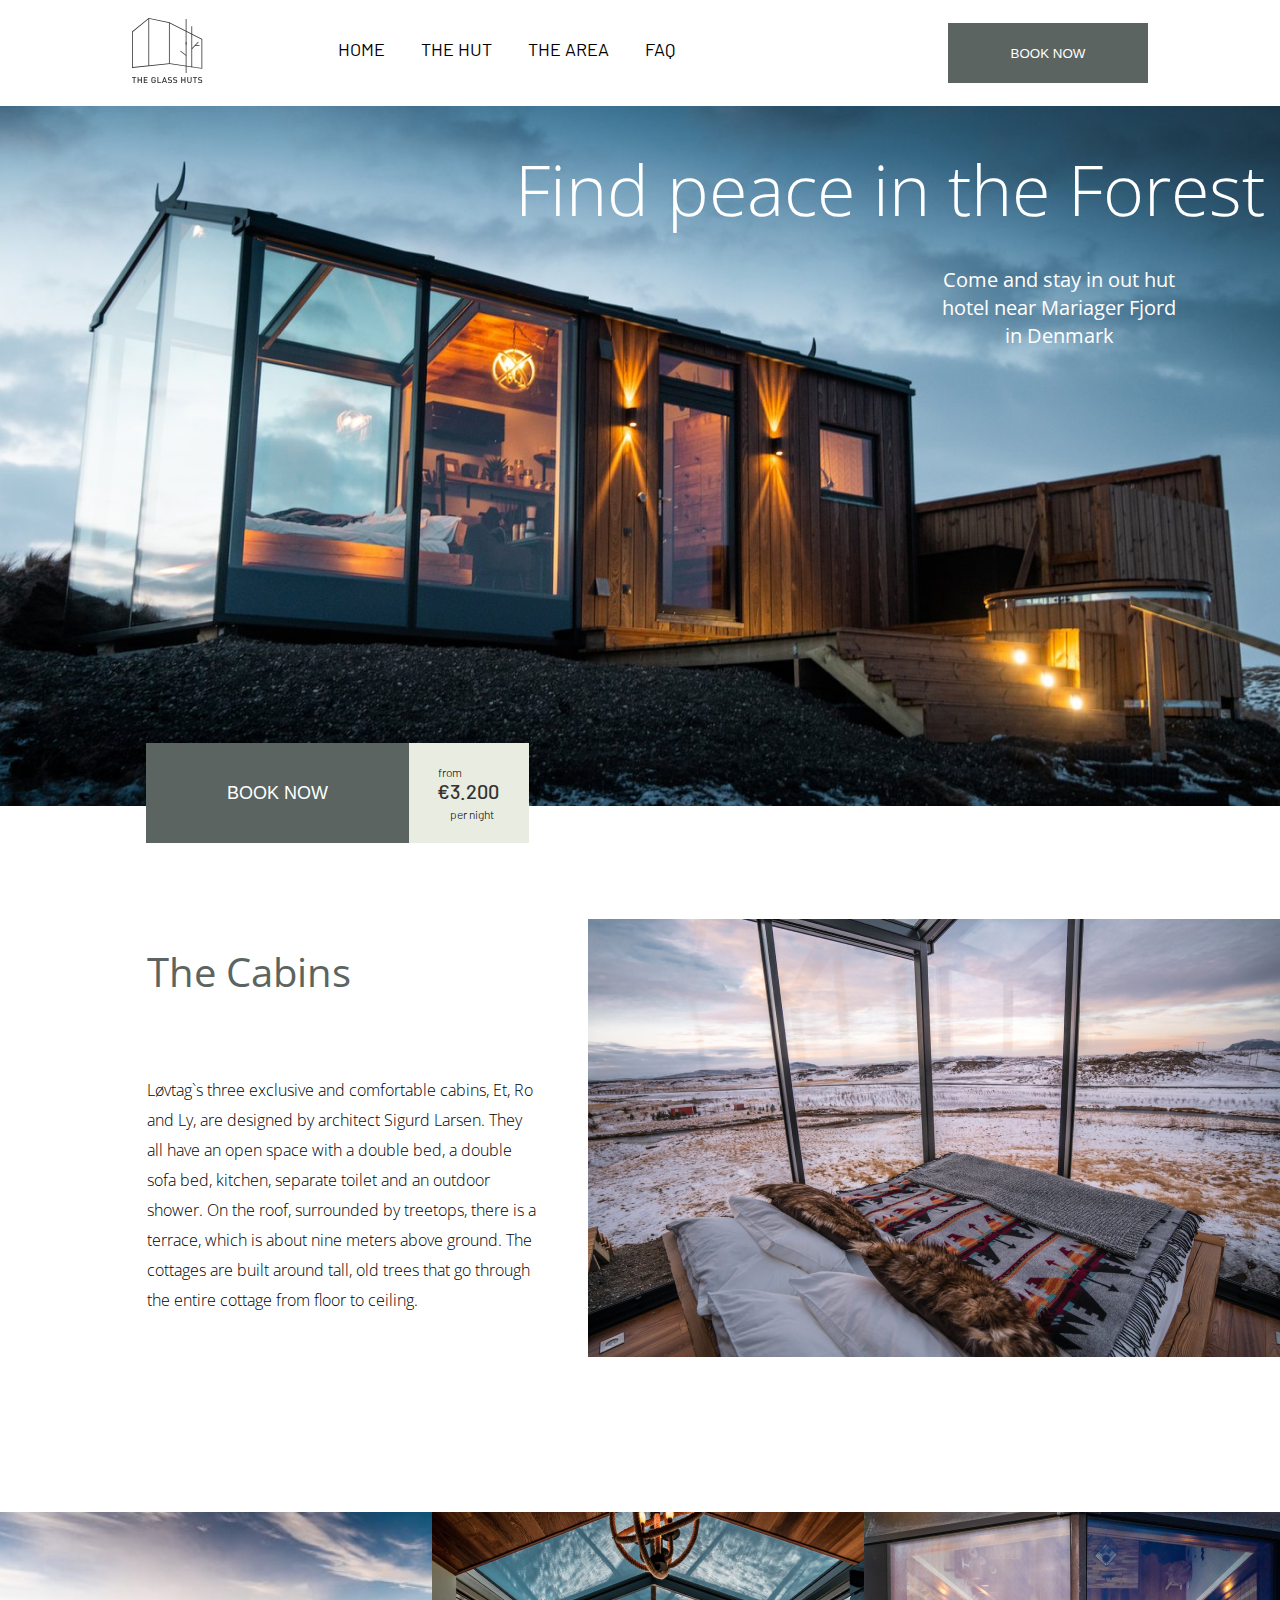
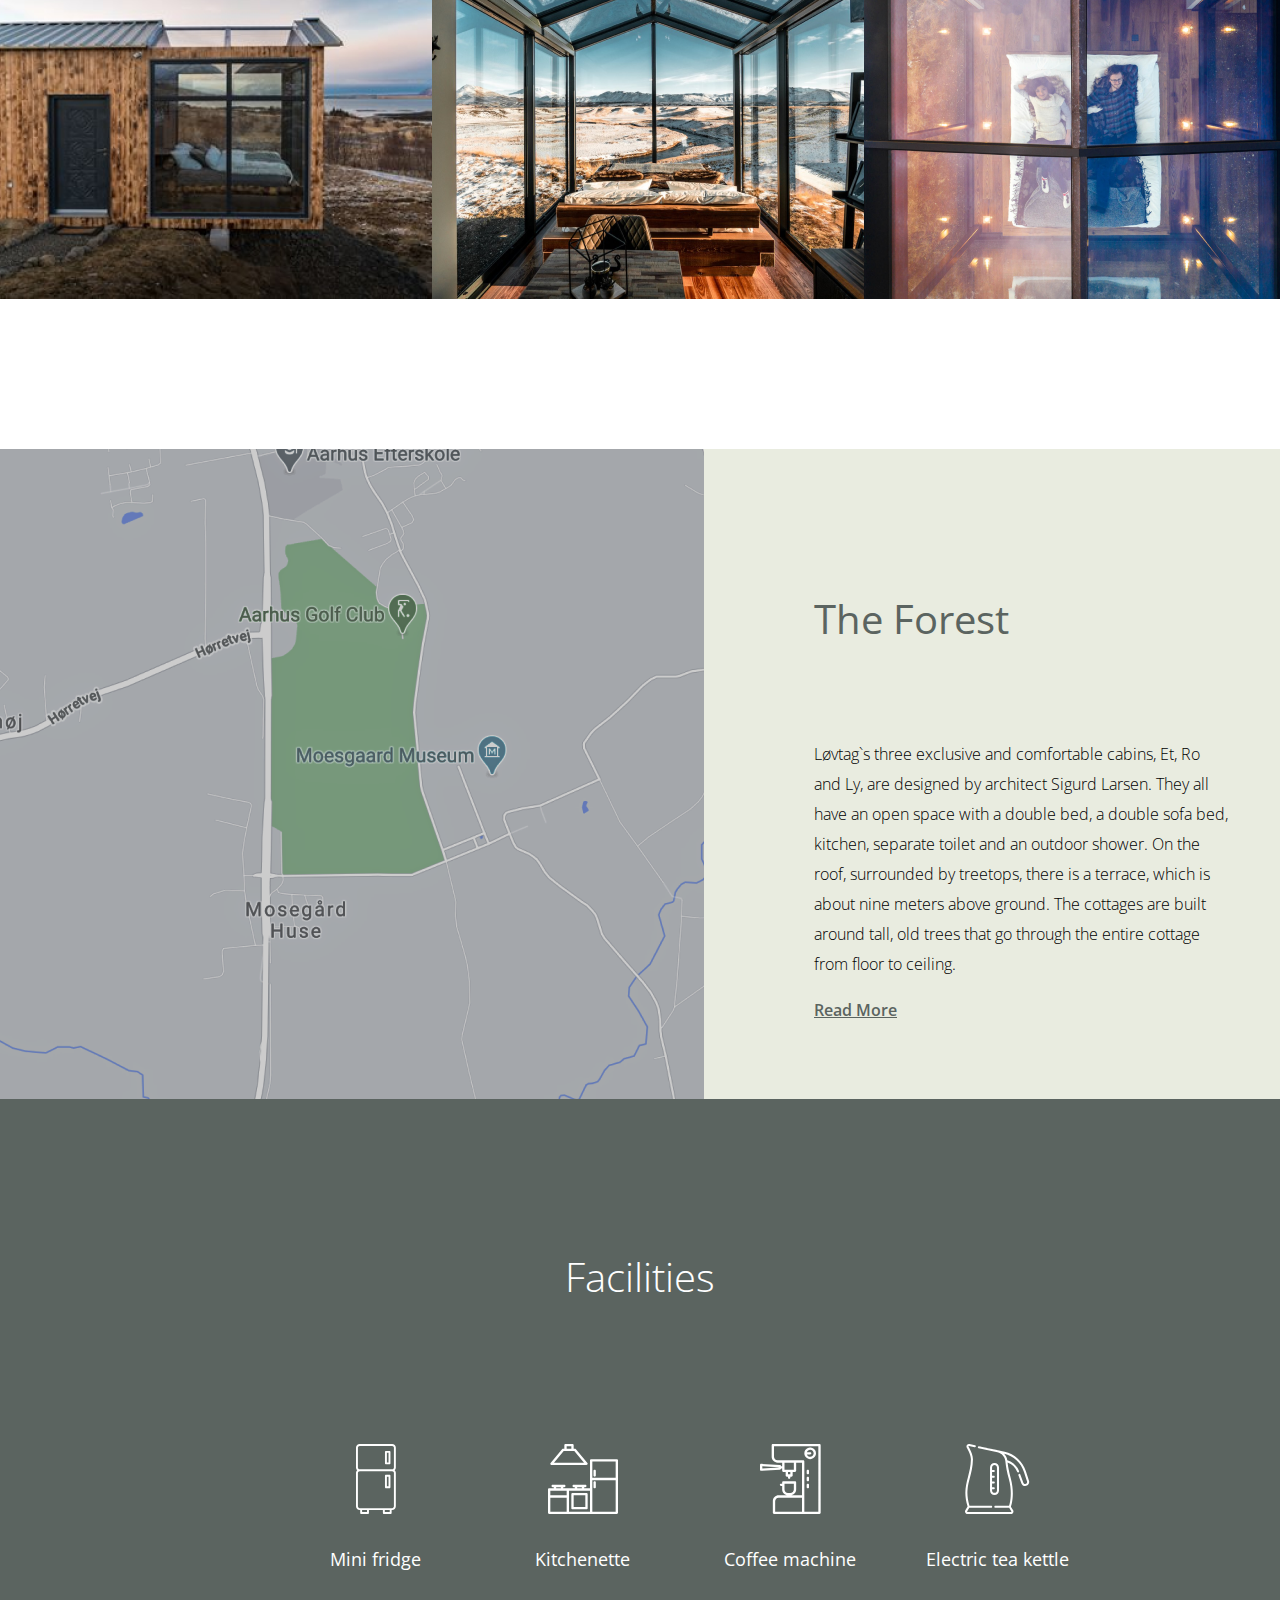
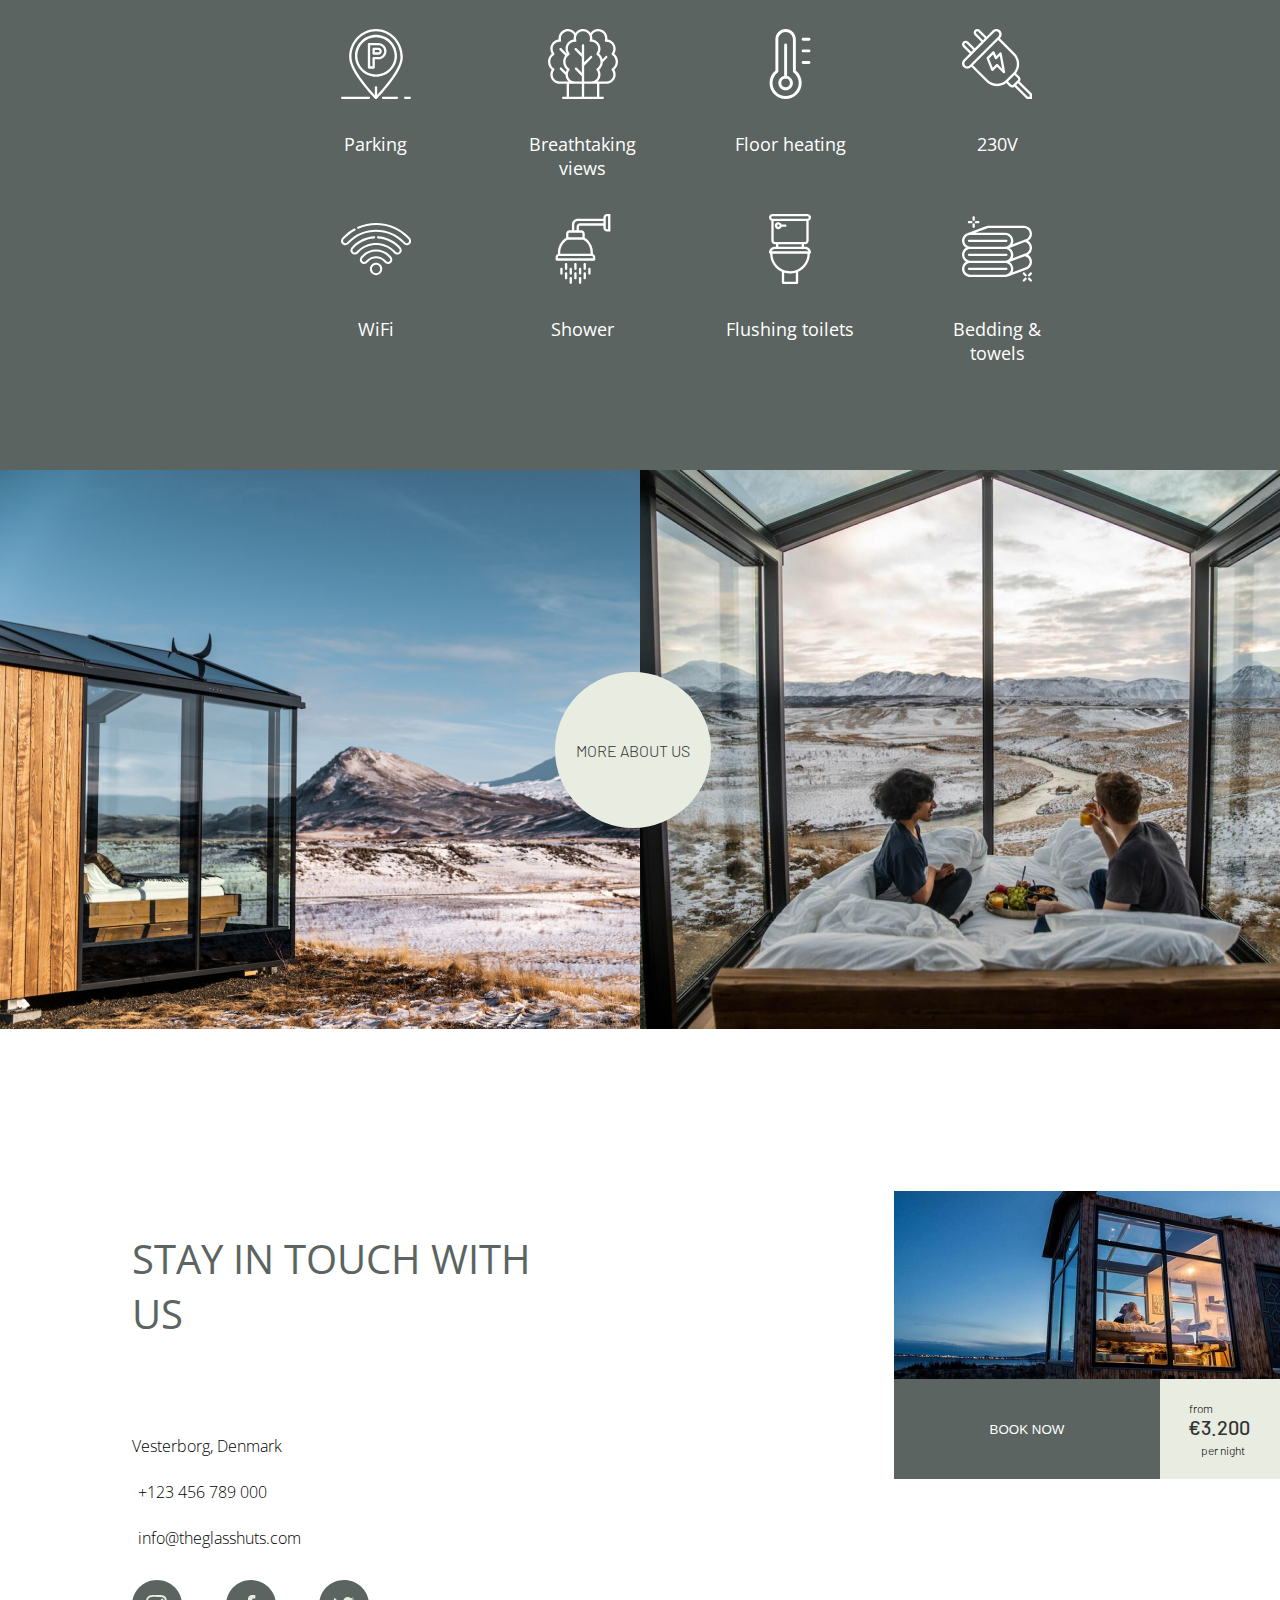
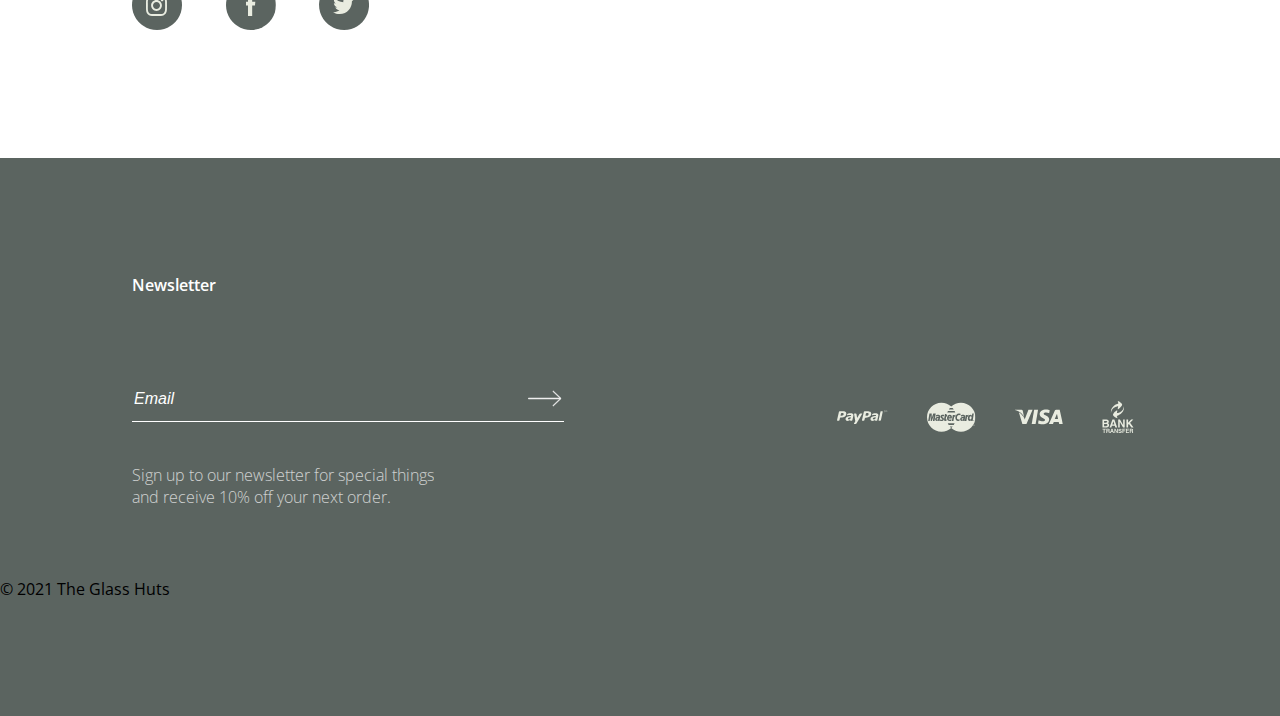
==== Практика/index.html @ fb1f70b9 "Add files via upload" ====
<!DOCTYPE html>
<html lang="ru">

<head>
  <meta charset="UTF-8">
  <meta http-equiv="X-UA-Compatible" content="IE=edge">
  <meta name="viewport" content="width=device-width, initial-scale=1.0">
  <link href="https://fonts.googleapis.com/css2?family=Open+Sans:wght@300;400;600&display=swap" rel="stylesheet" />
  <link href="https://fonts.googleapis.com/css2?family=Barlow:wght@300;500&display=swap" rel="stylesheet" />
  <link rel="stylesheet" href="style/normalize.css" />
  <link rel="stylesheet" type="text/css" href="style/style.css">
  <title> The Glass Huts </title>
</head>

<body>
  <div class="container">
    <header class="header">
      <div class="header_logo">
        <div class="logo">
          <img src="img/logo_the_glass_huts.svg" alt="logo_the_glass_huts">
        </div>
        <div class="header_menu">
          <ul>
            <li><a href="index.html">HOME</a></li>
            <li><a href="pages/hut.html">THE HUT</a></li>
            <li><a href="pages/area.html">THE AREA</a></li>
            <li><a href="pages/faq.html">FAQ</a></li>
          </ul>
        </div>
      </div>
      <div class="header_button">
        <button class="button">
          <span class="button-text"> BOOK NOW</span>
        </button>
      </div>
    </header>

    <div class="main">
      <div class="main_content">
        <img src="img/main_the_glass_huts.png" alt="The glass Huts" class="main_content_img">
        <h1 class="main_content_title"> Find peace in the Forest</h1>
        <p class="main_content_text"> Come and stay in out hut hotel near Mariager Fjord in Denmark</p>
        <div class="main_content_price">
          <button class="button">
            <span class="button-text"> BOOK NOW</span>
          </button>
          <div class="main_content_price_night">
            <p class="main_content_price_night_from"> from
            </p>
            <p class="main_content_price_night_money"> €3.200
            </p>
            <p class="main_content_price_night_night"> per night
            </p>
          </div>
        </div>
      </div>
      <div class="main_article">
        <div class="main_article_content">
          <h2 class="main_article_content_title">
            The Cabins
          </h2>
          <p class="main_article_content_text">
            Løvtag`s three exclusive and comfortable cabins, Et, Ro and Ly, are designed by architect Sigurd Larsen.
            They all have
            an open space with a double bed, a double sofa bed, kitchen, separate toilet and an outdoor shower. On the
            roof,
            surrounded by treetops, there is a terrace, which is about nine meters above ground. The cottages are built
            around tall,
            old trees that go through the entire cottage from floor to ceiling.
          </p>
        </div>
        <div class="main_map_screen">
          <img src="img/article_img.png" alt="The Cabins">
        </div>

      </div>
      <div class="main_photo-album">
        <img src="img/card_the_glass_home.png" alt="The glass huts">
        <img src="img/card_hotel.png" alt="The glass hotel">
        <img src="img/card_the_glass_huts_video.png" alt="The glass huth video">
      </div>


      <div class="main_article">
        <div class="main_article_map-img">
          <img src="img/map.png" alt="The Forest">
        </div>
        <div class="main_article_map">
          <h2 class="main_article_content_title">
            The Forest
          </h2>
          <p class="main_article_content_text">
            Løvtag`s three exclusive and comfortable cabins, Et, Ro and Ly, are designed by architect Sigurd Larsen.
            They all have
            an open space with a double bed, a double sofa bed, kitchen, separate toilet and an outdoor shower. On the
            roof,
            surrounded by treetops, there is a terrace, which is about nine meters above ground. The cottages are built
            around tall,
            old trees that go through the entire cottage from floor to ceiling.
          </p>
          <a href="#">Read More</a>
        </div>
      </div>

      <div class="main_facilities">
        <h3 class="main_facilities_title"> Facilities </h3>

        <div class="main_facilities_cards">
          <div class="main_facilities_cards_card">
            <div class="main_facilities_cards_card_img">
              <img src="img/facilities/fridge.svg" alt="fridge">
            </div>
            <div class=" main_facilities_cards_card_text">
              <p> Mini fridge</p>
            </div>
          </div>

          <div class="main_facilities_cards_card">
            <div class="main_facilities_cards_card_img">
              <img src="img/facilities/kitchen.svg" alt="kitchenette">
            </div>
            <div class=" main_facilities_cards_card_text">
              <p> Kitchenette</p>
            </div>
          </div>

          <div class="main_facilities_cards_card">
            <div class="main_facilities_cards_card_img">
              <img src="img/facilities/coffee.svg" alt="coffee machine">
            </div>
            <div class=" main_facilities_cards_card_text">
              <p> Coffee machine</p>
            </div>
          </div>

          <div class="main_facilities_cards_card">
            <div class="main_facilities_cards_card_img">
              <img src="img/facilities/tea.svg" alt="electric tea kettle">
            </div>
            <div class=" main_facilities_cards_card_text">
              <p> Electric tea kettle</p>
            </div>
          </div>

          <div class="main_facilities_cards_card">
            <div class="main_facilities_cards_card_img">
              <img src="img/facilities/park.svg" alt="Parking">
            </div>
            <div class=" main_facilities_cards_card_text">
              <p> Parking</p>
            </div>
          </div>

          <div class="main_facilities_cards_card">
            <div class="main_facilities_cards_card_img">
              <img src="img/facilities/trees.svg" alt="Breathtaking views">
            </div>
            <div class=" main_facilities_cards_card_text">
              <p> Breathtaking views</p>
            </div>
          </div>

          <div class="main_facilities_cards_card">
            <div class="main_facilities_cards_card_img">
              <img src="img/facilities/temperature.svg" alt="floor heating">
            </div>
            <div class=" main_facilities_cards_card_text">
              <p> Floor heating</p>
            </div>
          </div>

          <div class="main_facilities_cards_card">
            <div class="main_facilities_cards_card_img">
              <img src="img/facilities/plug.svg" alt="230V">
            </div>
            <div class=" main_facilities_cards_card_text">
              <p> 230V</p>
            </div>
          </div>

          <div class="main_facilities_cards_card">
            <div class="main_facilities_cards_card_img">
              <img src="img/facilities/wifi.svg" alt="WiFi">
            </div>
            <div class=" main_facilities_cards_card_text">
              <p> WiFi</p>
            </div>
          </div>

          <div class="main_facilities_cards_card">
            <div class="main_facilities_cards_card_img">
              <img src="img/facilities/shower.svg" alt="shower">
            </div>
            <div class=" main_facilities_cards_card_text">
              <p> Shower</p>
            </div>
          </div>

          <div class="main_facilities_cards_card">
            <div class="main_facilities_cards_card_img">
              <img src="img/facilities/toilet.svg" alt="flushing toilets">
            </div>
            <div class=" main_facilities_cards_card_text">
              <p> Flushing toilets</p>
            </div>
          </div>

          <div class="main_facilities_cards_card">
            <div class="main_facilities_cards_card_img">
              <img src="img/facilities/towels.svg" alt="bedding & towels">
            </div>
            <div class=" main_facilities_cards_card_text">
              <p> Bedding & towels</p>
            </div>
          </div>
        </div>
      </div>

      <div class="main_foto">
        <div class="main_foto_img">
          <img src="img/foto_the_cabins.png" alt="foto the cabins">
        </div>
        <div class="main_foto_img">
          <img src="img/foto_panorama_glass_lodge.png" alt="foto panorama glass lodge">
        </div>
        <div class="main_foto_about-us">
          <button class="button_about-us">
            <span> MORE ABOUT US</span>
          </button>
        </div>

      </div>
      <div class="main_contact">
        <div class="main_contact_title">
          <h3>STAY IN TOUCH WITH US</h3>
          <p class="main_article_content_text">Vesterborg, Denmark </p>
          <div class="main_contact_phone-email">
            <ul>
              <li>
                <p class="main_article_content_text"> +123 456 789 000</p>
              </li>
              <li>
                <p class="main_article_content_text"> info@theglasshuts.com</p>
              </li>

            </ul>
            <div class="main_contact_social">
              <a href="#"> <img src="img/contact/instagram.svg" alt="Instagram"></a>
              <a href="#"> <img src="img/contact/facebook.svg" alt="Facebook"></a>
              <a href="#"> <img src="img/contact/twitter.svg" alt="Twitter"></a>
            </div>
          </div>

        </div>
        <div class="main_contact_price">
          <div class="main_contact_price_img">
            <img src="img/foto_Panorama-Glass-Lodge.png" alt="ponorama glass lodge">
          </div>
          <div class="main_contact_price_button">
            <button class="button">
              <span class="button-text"> BOOK NOW</span>
            </button>
            <div class="main_content_price_night">
              <p class="main_content_price_night_from"> from
              </p>
              <p class="main_content_price_night_money"> €3.200
              </p>
              <p class="main_content_price_night_night"> per night
              </p>
            </div>
          </div>
        </div>
      </div>

      <div class="footer">
        <div class="footer_news">
          <div class="footer_news_title">
            <p>Newsletter</p>
          </div>
          <div class="header_menu">
            <ul>
            </ul>
          </div>
        </div>


        <div class="footer_email-pay">
          <div class="footer_email-pay_email">
            <form>
              <input type="text" name="Email" placeholder="Email">
              <button type="submit" class="form-button">
                <img src="img/email-adress_button.svg" alt="Adrdess-button">
              </button>
            </form>
          </div>
          <div class="footer_email-pay_pay">
            <img src="img/pay.svg" alt="pay">
          </div>
        </div>

        <div class="footer_email-pay_title">
          <p class="footer_email-pay_text">
            Sign up to our newsletter for special things and receive 10% off your next order.
          </p>
        </div>

        <div class="footer_link">
          <p class="footer_text">
            © 2021 The Glass Huts
          </p>
        </div>
      </div>
    </div>
  </div>
</body>

</html>
---- Практика/style/style.css ----
* {
  box-sizing: border-box;
}

body {
  padding: 0;
  margin: 0;
  font-family: "Open Sans", sans-serif;
}

.container {
  max-width: 1408px;
  margin: auto;
}

.header {
  justify-content: space-between;
  display: flex;
  align-items: center;
  flex-flow: row nowrap;
  background-color: #ffffff;
}

.header_logo {
  display: flex;
  justify-content: center;
  margin-left: 146px;
}

.logo {
  padding-top: 18px;
  padding-bottom: 17px;
  padding-right: 241px;
}

.header_menu {
  align-items: center;
  flex-flow: row nowrap;
  flex-grow: 1;
  font-family: "Barlow", sans-serif;
}

.header_button {
  margin: auto;
}

.button {
  margin: 0;
  width: 200px;
  height: 60px;
  background-color: #5b6460;
  border: none;

}

.button-text {
  color: #ffffff;
}

.header_menu ul {
  margin: 0;
  display: flex;
  flex-flow: row nowrap;
  list-style: none;
  align-items: center;
}

.header_menu li {
  margin-right: 36px;
  padding-top: 38px;
}

.header_menu li:last-child {
  margin-right: 0;
}

.main_contact_phone-email ul {
  list-style: none;
}

.header_menu a {
  margin: 0;
  font-size: 18px;
  text-decoration: none;
  font-style: normal;
  font-weight: 400;
  color: #000000;
}

.main {
  font-family: "Open Sans", sans-serif;
}

.main_content,
.main_content-area {
  display: flex;
  padding-bottom: 113px;
  justify-content: center;
}

.main_content_link {
  position: absolute;
  flex-flow: row nowrap;
  padding-top: 154px;
  font-style: normal;
}

.main_content_link a {
  font-weight: 300;
  font-size: 18px;
  line-height: 24px;
  text-decoration: none;
  color: #ffffff;
}

.main_content-area .main_content_title {
  padding-left: 0;
}

.main_content-area_button {
  position: absolute;
  display: flex;
  margin-top: 228px;

}

.main_content-area_button button {
  width: 180px;
  height: 55px;
  margin-right: 24px;
  align-items: center;
  border: 0.7px solid #ffffff;
  background-color: rgba(28, 28, 28, 0);

}

.main_button_text {
  font-family: "Barlow", sans-serif;
  font-style: normal;
  font-size: 14px;
  font-weight: 300;
  line-height: 28px;
  letter-spacing: 1px;
  text-align: center;
  color: #ffffff;
}

.main_content_title {
  position: absolute;
  padding-left: 596px;
  flex-flow: row nowrap;
  font-style: normal;
  font-weight: 300;
  font-size: 70px;
  line-height: 72px;
  text-align: right;
  color: #ffffff;

}

.main_content_text {
  padding-left: 933px;
  padding-right: 142px;
  padding-top: 140px;
  position: absolute;
  font-style: normal;
  font-weight: 400;
  font-size: 20px;
  line-height: 28px;
  text-align: center;
  color: #ffffff;
}

.main_content_price {
  position: absolute;
  display: flex;
  padding-left: 146px;
  padding-top: 637px;
  font-family: "Barlow", sans-serif;
  font-style: normal;
}

.main_content_price button {
  width: 263px;
  height: 100px;
}

.main_content_price .button-text {
  font-weight: 300;
  font-size: 18px;
  line-height: 28px;
}

.main_content_price_night {
  position: absolute;
  margin-left: 263px;
  width: 120px;
  height: 100px;
  background-color: #e9ece0;
}

.main_content_price_night p {
  margin: 0;
}

.main_content_price_night_from,
.main_content_price_night_night {
  padding-left: 29px;
  padding-top: 22px;
  font-weight: 300;
  font-size: 12px;
}

.main_content_price_night_night {
  padding-top: 0;
  padding-left: 41px;
}

.main_content_price_night_money {
  width: 60px;
  height: 28px;
  padding-left: 28px;
  font-weight: 500;
  font-size: 20px;
  color: #333333;

}

.main_article {
  display: flex;
  justify-content: space-between;
  margin-bottom: 150px;
}

.main_article_content {
  margin-left: 147px;
}

.main_article_content_title {
  padding-bottom: 50px;
  font-weight: 400;
  font-size: 40px;
  line-height: 40px;
  color: #5b6460;
}

.main_article_content_text {
  padding-right: 105px;
  font-weight: 300;
  font-size: 16px;
  line-height: 30px;
  color: #000000;
}

.main_article a {
  padding-top: 17px;
  font-weight: 600;
  font-size: 16px;
  line-height: 30px;
  color: #5b6460;
}

.main_photo-album {
  display: flex;
  justify-content: space-between;
  margin-left: 32px;
  margin-bottom: 150px;
}

.main_article .main_article_map {
  padding-left: 110px;
}

.main_article_map {
  background: #e9ece0;
  z-index: -1;
}

.main_article_map .main_article_content_text {
  margin-top: 50px;
}

.main_article_ .main_article_map a {
  font-style: italic;
}

.main_article_map .main_article_content_title {
  margin-top: 150px;
}

.main_post_content_excerption {
  margin-top: 30px;
  font-style: italic;
  font-size: 24px;
  font-weight: 400;
  line-height: 36px;
  color: #5b6460;
}

.main_map {
  display: flex;
  margin-left: 260px;
  margin-right: 53px;
  margin-bottom: 153px;
}

.main_map_title {
  margin-top: 100px;
  margin-right: 96px;
  line-height: 56px;
}

.main_facilities {
  width: 1408px;
  height: 971px;
  margin-top: -155px;
  font-style: normal;
  color: #ffffff;
  background-color: #5b6460;

}

.main_facilities_title {
  padding-top: 150px;
  padding-bottom: 100px;
  font-weight: 300;
  font-size: 40px;
  text-align: center;
}

.main_facilities_cards {
  display: flex;
  flex-wrap: wrap;
  width: 829px;
  height: 555px;
  justify-content: space-around;
  margin-left: 290px;
}

.main_facilities_cards_card {
  width: 143px;
  height: 138px;
  align-items: center;
  padding-right: 180px;
  padding-bottom: 83px;
}

.main_facilities_cards_card_text {
  text-align: center;
  width: 144px;
  padding-top: 15px;
  font-weight: 400;
  font-size: 18px;
}

.main_facilities_cards_card_img {
  width: 70px;
  height: 70px;
  align-items: center;
  padding-left: 37px;
}


.main_foto {
  display: flex;
  width: 1408px;
  height: 971px;
}

.main_foto_img {
  width: 704px;
  height: 559px;
}

.main_foto_about-us {
  position: absolute;
  display: flex;
  margin-top: 202px;
  margin-left: 626px;
}

.button_about-us {
  width: 156px;
  height: 156px;
  font-family: "Barlow", sans-serif;
  font-style: normal;
  font-weight: 300;
  font-size: 16px;
  text-align: center;
  color: #333333;
  border-radius: 100px;
  border: none;
  background-color: #e9ece0;

}

.main_contact {
  display: flex;
  margin-left: 146px;
  margin-top: -250px;
  margin-bottom: 133px;
}

.main_contact_about {
  display: flex;
  margin-left: 146px;
  margin-bottom: 133px;
}

.main_contact_title h3 {
  padding-bottom: 50px;
  padding-right: 345px;
  font-style: normal;
  font-weight: 400;
  font-size: 40px;
  color: #5b6460;
}

.main_contact_phone-email p {
  color: #000000;
}

.main_contact_phone-email ul {
  margin-bottom: 27px;
  padding-left: 6px;
}

.main_contact_social {
  display: flex;
}

.main_contact_social img {
  padding-right: 43px;
}

.main_contact_price {
  width: 386px;
  height: 288px;
}

.main_contact_price_img {
  width: 386px;
  height: 188px;
}

.main_contact_price_button {
  position: absolute;
  display: flex;
  width: 386px;
  height: 100px;
  font-family: "Barlow", sans-serif;
  font-style: normal;
}

.main_contact_price_button button {
  width: 266px;
  height: 100px;
}

.main_contact_price_button .main_content_price_night {
  position: relative;
  width: 120px;
  height: 100px;
  margin: 0;
}

.main_post,
.main_post-2,
.main_post-3 {
  display: flex;
  width: 1117px;
  height: 547px;
  margin-left: 146px;
  margin-right: 146px;
  margin-bottom: 162px;
}

.main_post-3 .main_article_content_title {
  margin-right: -16px;
}


.main_post_content {
  margin-left: 138px;
  margin-bottom: 150px;
}

.main_post_content_link a {
  margin-right: 31px;
  font-style: italic;
  font-weight: 400;
  font-size: 18px;
  line-height: 30px;
  color: #5b6460;
}

.main_post_content_link {
  margin-bottom: 48px;
}

.main_post_content .main_article_content_text {
  width: 429px;
  height: 243px;
  padding-right: 0;
  font-style: normal;
  font-weight: 300;
  font-size: 16px;
  line-height: 30px;
  color: #333333;
}

.main_post-2 .main_post_content {
  margin-left: 0;
  margin-right: 137px;
}

.main_post_title {
  margin-left: 146px;
  margin-bottom: 100px;
  font-family: 'Open Sans';
  font-style: normal;
  font-weight: 400;
  font-size: 40px;
  line-height: 56px;
  color: #5b6460;
}

.main_about_title {
  margin-left: 436px;
  margin-bottom: 100px;
  margin-right: 435px;
  font-family: 'Open Sans';
  font-style: normal;
  font-weight: 400;
  font-size: 40px;
  line-height: 56px;
  color: #5b6460;
}


.main_block-foto {
  display: flex;
  height: 387px;
  width: 1354px;
  margin-left: 43px;
  margin-right: 30px;
  margin-bottom: 26px;
}

.main_block-foto-title {
  display: flex;
  justify-content: space-around;
  margin-bottom: 150px;
}

.main_block-foto .main_post_content_excerption {
  margin-left: 67px;
  margin-right: 66px;
  padding-top: 90px;
}

.main_block-foto-title_post {
  width: 299px;
  height: 144px;
}

.main_faq-content {
  margin: 0 auto;
  margin-top: 100px;
  margin-left: 146px;
  margin-right: 448px;
  margin-bottom: 150px;
  color: #333333;
}

.main_faq-question {
  margin-bottom: 24px;
  padding: 20px 0;
  border-bottom: 1px dotted #ccc;
}

.main_faq-content_text {
  margin-top: 24px;
  padding-bottom: 50px;
  padding-left: 24px;
  background: #E9ECE0;
}

.main_faq-content_text_title {
  padding-top: 21px;
  padding-bottom: 40px;
  font-style: normal;
  font-weight: 400;
  font-size: 18px;
  line-height: 18px;
}

.main_faq-content_text_text {
  font-style: normal;
  font-weight: 400;
  font-size: 14px;
  line-height: 18px;
  color: #333333;
}

.panel-title {
  position: relative;
  display: block;
  width: 100%;
  margin: 0;
  padding-left: 24px;
  font-size: 24px;
  cursor: pointer;
}

.panel-content {
  position: relative;
  z-index: -1;
  margin: 0 14px;
  padding: 0px 14px;
  height: 0;
  overflow: hidden;
  font-size: 20px;
  opacity: 0;
  -webkit-transition: .4s ease;
  -moz-transition: .4s ease;
  -o-transition: .4s ease;
  transition: .4s ease;
}

.panel:checked~.panel-content {
  height: auto;
  padding: 14px;
  opacity: 1;
}

.arrow {
  position: absolute;
  right: 448px;
  z-index: 6;
  font-size: 42px;
  line-height: 100%;
  -webkit-user-select: none;
  -moz-user-select: none;
  -ms-user-select: none;
  -o-user-select: none;
  user-select: none;
  -webkit-transition: .2s ease;
  -moz-transition: .2s ease;
  -o-transition: .2s ease;
  transition: .2s ease;
}

.panel:checked~.arrow {
  -webkit-transform: rotate(45deg);
  -moz-transform: rotate(45deg);
  -o-transform: rotate(45deg);
  transform: rotate(45deg);
}

.panel {
  display: none;
}

.footer {
  width: 100%;
  height: 477px;
  margin-top: -10px;
  background-color: #5b6460;
}

.footer_news {
  display: flex;
  margin-left: 146px;
  margin-right: 146px;
  margin-bottom: 40px;
  align-items: center;
  color: #ffffff;
}

.footer_news_title {
  margin-top: 100px;
  font-family: 'Open Sans';
  font-style: normal;
  font-weight: 600;
  font-size: 16px;
}

.footer_news .header_menu a {
  color: #ffffff;
}

.footer_news .header_menu ul {
  flex-direction: row-reverse;
}

.footer_news .header_menu li {
  margin-top: 103px;
  padding-right: 31px;
  padding-top: 0;
}

.footer_news .header_menu li:first-child {
  margin-right: -31px;
}

.footer_email-pay {
  display: flex;
  margin-left: 146px;
  margin-right: 146px;
  align-items: center;
  justify-content: space-between;
}

.footer_email-pay_pay {
  margin-top: 40px;
}


form {
  position: relative;
  width: 432px;
  margin: 0 auto;
  background: #5b6460;
  border-bottom: 1px solid #ffffff;
}

input,
.form-button {
  border: none;
  outline: none;
  background: transparent;
}

input {
  width: 100%;
  height: 42px;
}

.form-button {
  position: absolute;
  top: 0;
  right: 0;
  height: 42px;
  width: 42px;
  cursor: pointer;
  color: #5b6460;
  background: transparent;
}

::-webkit-input-placeholder {
  font-style: italic;
  font-weight: 300;
  font-size: 16px;
  color: #ffffff;
}

.footer_email-pay_title {
  margin-left: 146px;
  margin-right: 844px;
  margin-bottom: 70px;
}

.footer_email-pay_text {
  font-style: normal;
  font-weight: 300;
  font-size: 16px;
  color: #ffffff;
  opacity: 0.7;
}

.footer_link {
  padding-bottom: 100px;
  background: #5b6460;
}

.footer_link_text {
  margin-left: 146px;
  font-style: normal;
  font-weight: 300;
  font-size: 16px;
  line-height: 30px;
  color: #ffffff;
  opacity: 0.7;
}



@media (max-width: 1280px) {
  .container {
    max-width: 1280px;
  }

  .header_menu {
    padding-left: 95px;
  }

  .header_button {
    margin: 0px;
  }

  .logo {
    padding-right: 0;
  }

  .header_logo {
    margin-left: 132px;
  }

  .header_button {
    margin-right: 132px;
  }

  .main_content_title {
    padding-left: 500px;
    padding-right: 0;
  }


  .main_content_text {
    padding-right: 95px;
  }

  .main_article_content_text {
    padding-right: 50px;
    padding-bottom: 0;
  }

  .main_content_price {
    left: 0;
  }

  .main_photo-album img {
    padding-right: 0;
  }

  .main_foto {
    width: 1280px;
  }

  .main_foto_img {
    width: 640px;
  }

  .main_foto_about-us {
    margin-left: 555px;
  }

  .main_facilities {
    width: 1280px;
  }

  .main_photo-album {
    margin-left: 0;
  }

  .main_post,
  .main_post-2,
  .main_post-3 {
    margin-left: 132px;
    margin-right: 132px;
    margin-bottom: 100px;
  }

  .main_post_content {
    margin-left: 150px;
  }

  .main_block-foto {
    margin-left: 24px;
  }

  .main_block-foto-title_post {
    width: 432px;
    height: 387px;
    margin-left: 20px;
    margin-right: 20px;
    background: #E9ECE0;
  }

  .main_block-foto-title {
    margin-left: 20px;
  }

  .main_block-foto-title .main_post_content_excerption {
    margin-top: 70px;
    padding-left: 67px;
    padding-right: 67px;
  }

  .main_contact {
    margin-left: 132px;
  }

  .footer {
    width: 1280px;
  }

  .footer_news {
    margin-left: 132px;
  }

  .footer_email-pay {
    margin-left: 132px;
  }

  .footer_email-pay_title {
    margin-left: 132px;
  }

  .footer_link_text {
    margin-left: 132px;
  }
}


@media (max-width: 768px) {
  .container {
    max-width: 768px;
  }

  .logo {
    padding-right: 0;
  }

  .header_menu {
    padding-left: 0px;
  }

  .header_logo {
    margin-left: 50px;
  }

  .button {
    width: 150px;
  }

  .header_button {
    margin-right: 50px;
  }

  .header_menu li {
    margin-right: 16px;
    padding-top: 38px;
  }

  .header_menu li:last-child {
    margin-right: 0;
  }

  .main_contact_phone-email ul {
    list-style: none;
  }

  .header_menu a {
    margin: 0;
    font-size: 14px;
    text-decoration: none;
    font-style: normal;
    font-weight: 300;
    color: #000000;
  }

  .main_content,
  .main_content-area {
    width: 768px;
    padding-bottom: 113px;
  }

  .main_content_title {
    padding-right: 0;
    padding-left: 100px;
    font-weight: 300;
    font-size: 40px;
  }

  .main_content_text {
    padding-left: 200px;
    padding-right: 142px;
    padding-top: 100px;
    font-weight: 400;
    font-size: 20px;
  }


  .main_article {
    display: block;
    margin-left: 35px;
  }

  .main_article_content {
    margin-left: 35px;
    margin-bottom: 35px;
  }

  .main_article_content_title {
    padding-bottom: 10px;
    font-weight: 400;
    font-size: 40px;
    line-height: 40px;
    color: #5b6460;
  }

  .main_article_content_text {
    padding-right: 50px;
    padding-bottom: 0;
    font-weight: 300;
    font-size: 16px;
  }

  .main_photo-album {
    display: block;
    margin-left: 150px;
    margin-bottom: 50px;
  }

  .main_article {
    display: block;
    margin-bottom: 0;
    margin-left: 35px;
  }

  .main_article .main_article_map {
    margin-right: 30px;
    margin-bottom: 165px;
    padding: 30px;
  }

  .main_article_map .main_article_content_title {
    margin-top: 10px;
  }

  .main_article_map .main_article_content_text {
    margin-top: 50px;
    font-size: 16px;
  }

  .main_facilities {
    height: 800px;
    width: 768px;
    margin-top: -155px;
  }

  .main_facilities_title {
    padding-top: 50px;
    padding-bottom: 50px;

  }

  .main_facilities_cards {
    width: 768px;
    height: 555px;
    margin-left: 10px;
    margin-right: 0;
  }

  .main_foto {
    display: block;
    width: 768px;
    margin-right: 30px;
    margin-bottom: 450px;
  }

  .main_foto_img {
    width: 786px;
  }

  .main_foto_about-us {
    margin-left: 318px;
    margin-top: -640px;
  }

  .main_contact {
    margin-left: 30px;
    margin-top: -250px;
    margin-bottom: 50px;
  }

  .main_contact_title {
    padding-bottom: 10px;
    padding-right: 18px;
    font-weight: 300;
    font-size: 30px;
  }

  .main_contact_title h3 {
    padding-bottom: 0;
    padding-right: 0;
    font-weight: 400;
    font-size: 40px;
  }

  .main_article_content_text {
    padding-right: 50px;
    padding-bottom: 0;
    font-size: 16px;
  }

  .main_post,
  .main_post-2,
  .main_post-3 {
    display: block;
    margin-bottom: 400px;
  }

  .main_post_content {
    margin-left: 0;
    margin-bottom: 0;
  }

  .main_post_content_link {
    margin-left: 0;
  }

  .main_post_content .main_article_content_text {
    width: 546px;
    margin-bottom: 50px;
  }

  .footer {
    width: 768px;
    height: 477px;
    margin-top: -10px;
  }

  .footer_news {
    margin-left: 30px;
    margin-bottom: 40px;
    margin-right: 80px;
  }

  .footer_email-pay {
    margin-left: 30px;
    margin-right: 30px;
  }

  form {
    width: 332px;
  }

  .footer_email-pay_pay {
    margin-top: 0;
  }

  .footer_email-pay_title {
    width: 332px;
    margin-left: 30px;
    margin-bottom: 40px;
  }

  .footer_link {
    padding-bottom: 50px;
  }

  .footer_link_text {
    margin-left: 30px;
  }

  .main_faq-content {
    margin-left: 50px;
    margin-right: 50px;
    margin-top: 50px
  }

  .arrow {
    right: 55px;
  }

  .panel-content {
    margin: 0 14px;
  }
}
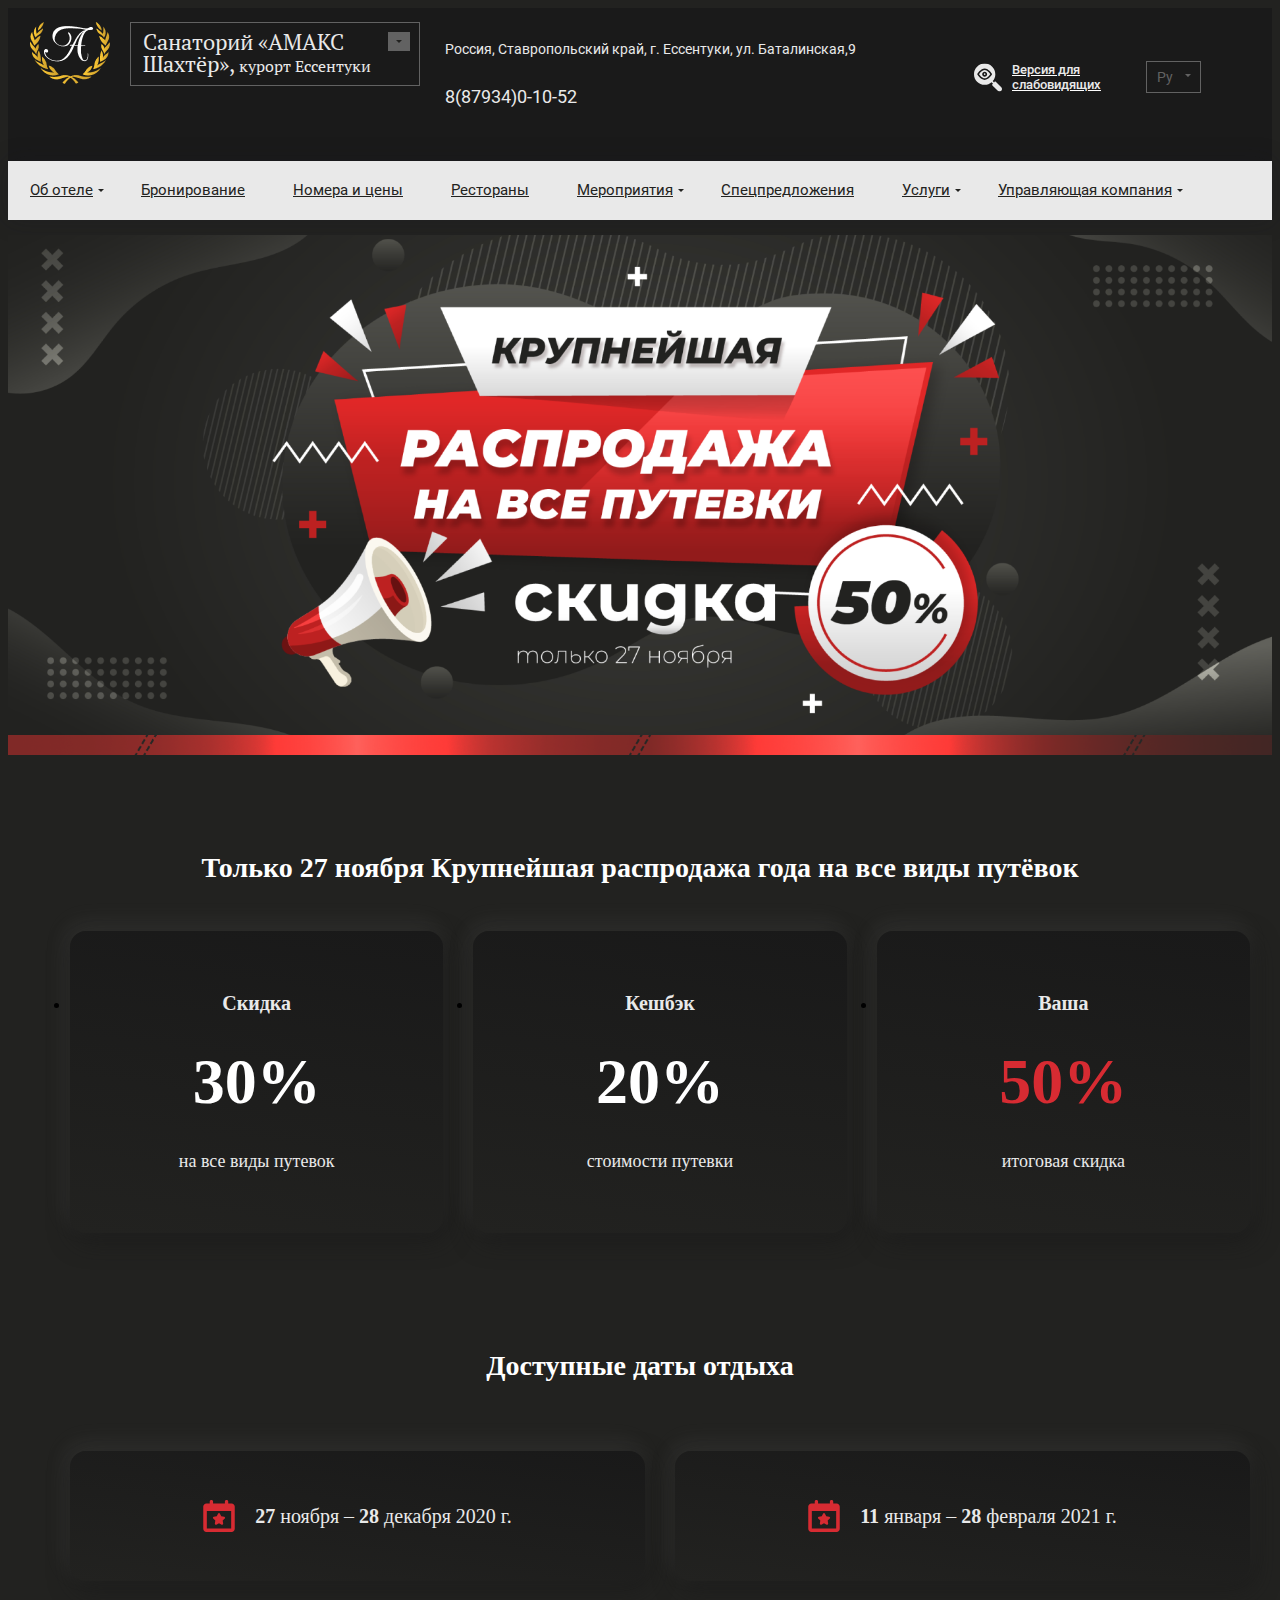
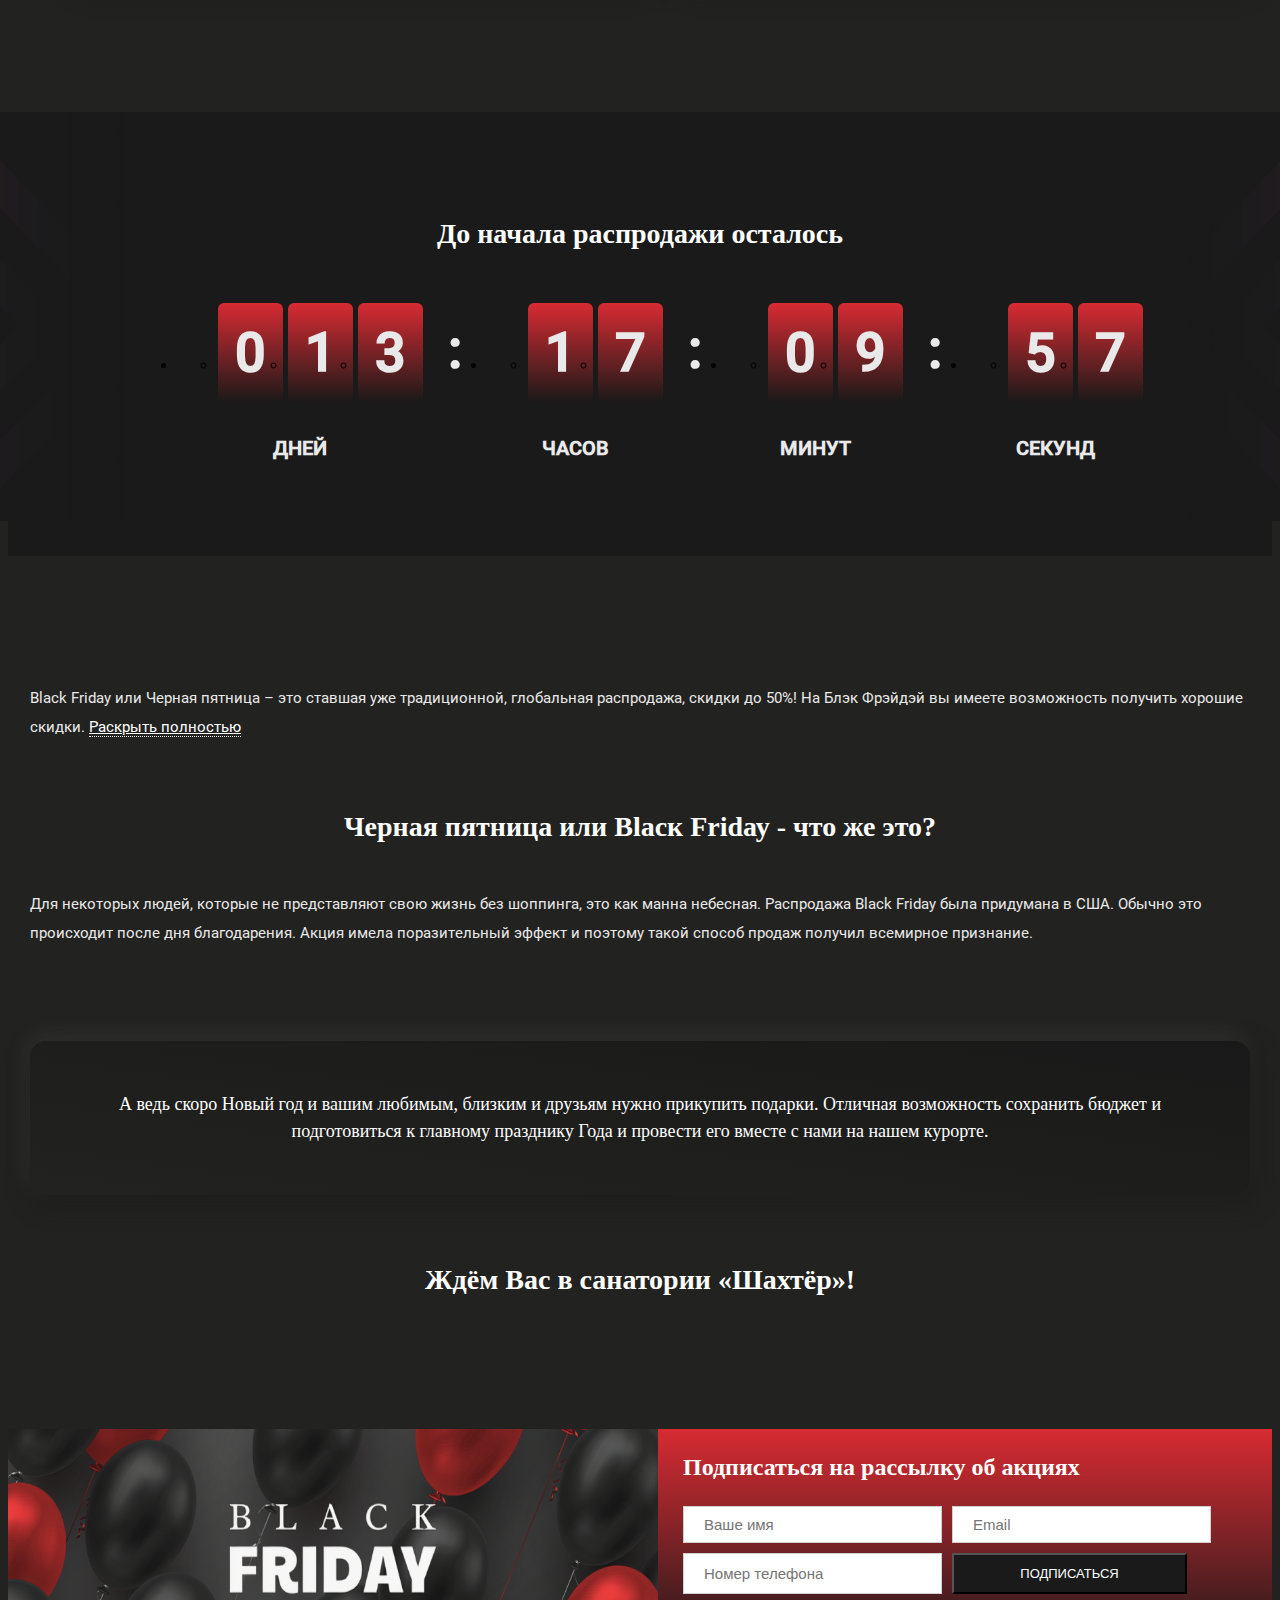
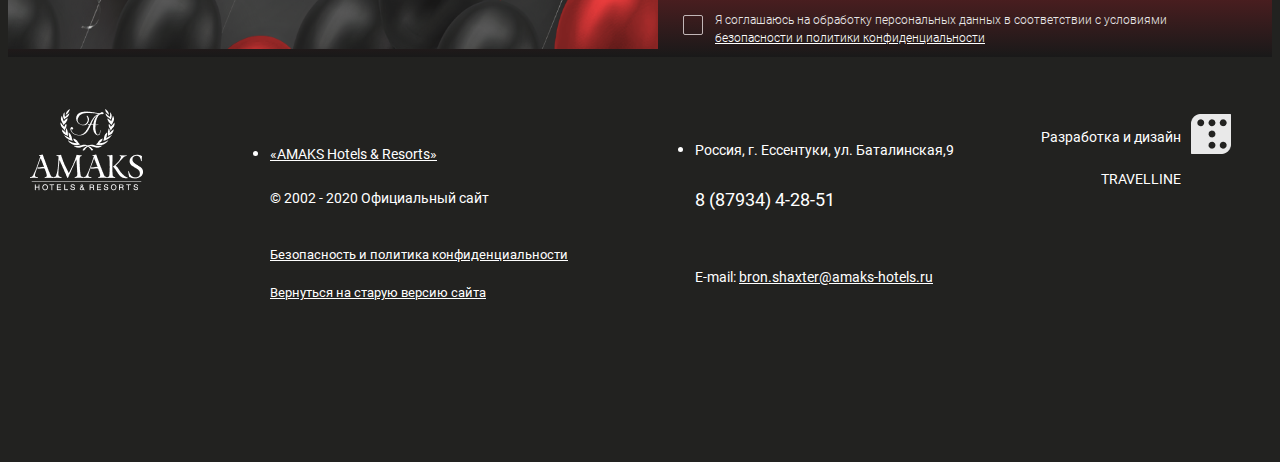
==== commit a5d3b1ca: "Add files via upload" ====
--- a/Практика/index.html
+++ b/Практика/index.html
@@ -1,317 +1,262 @@
 <!DOCTYPE html>
 <html lang="ru">
-
 <head>
-  <meta charset="UTF-8">
-  <meta http-equiv="X-UA-Compatible" content="IE=edge">
-  <meta name="viewport" content="width=device-width, initial-scale=1.0">
-  <link href="https://fonts.googleapis.com/css2?family=Open+Sans:wght@300;400;600&display=swap" rel="stylesheet" />
-  <link href="https://fonts.googleapis.com/css2?family=Barlow:wght@300;500&display=swap" rel="stylesheet" />
-  <link rel="stylesheet" href="style/normalize.css" />
-  <link rel="stylesheet" type="text/css" href="style/style.css">
-  <title> The Glass Huts </title>
+	<meta charset="UTF-8">
+	<meta name="viewport" content="width=device-width, initial-scale=1.0">
+	<title>АМАКС Шахтёр</title>
+    <link rel="stylesheet" href="./css/style.css">
 </head>
-
 <body>
-  <div class="container">
+	
     <header class="header">
-      <div class="header_logo">
-        <div class="logo">
-          <img src="img/logo_the_glass_huts.svg" alt="logo_the_glass_huts">
+        <div class="container">
+            <div class="header__top">
+                <div class="header__logo">
+                    <a href="#!">
+                        <img src="./img/header/header-logo.png" alt="logo">
+                    </a>
+                </div>
+                <div class="header__hotel-list">
+                    <button class="hotel__btn hotel__title">
+                        Санаторий «АМАКС Шахтёр», <span class="hotel__title--span">курорт Ессентуки</span>
+                    </button>
+                    <ul class="hotel__list">
+                        <li class="hotel__list--item hotel__title">
+                            Санаторий «АМАКС Шахтёр», <span class="hotel__title--span">курорт Ессентуки</span>
+                        </li>
+                    </ul>
+                </div>
+                <div class="header__hotel-connect">
+                    <p class="hotel-connect__text">Россия, Ставропольский край, г. Ессентуки, ул. Баталинская,9</p>
+                    <p class="hotel-connect__number">8(87934)0-10-52</p>
+                </div>
+                <div class="header__functions">
+                    <a href="#!">
+                        <div class="header__function-vision">
+                            <img src="./img/header/icon-eyes.svg" alt="pic-loop" class="icon--loop">
+                            <p class="header__vision-text">Версия для <br> слабовидящих</p>
+                        </div>
+                    </a>  
+                    <div class="header__site-language">
+                        <button class="language__btn language__text">Ру</button>
+                        <ul class="language__list">
+                            <li class="language__list--item language__text">Ру</li>
+                            <li class="language__list--item language__text">EN</li>
+                            <li class="language__list--item language__text">JP</li>
+                        </ul>
+                    </div>
+                </div>
+            </div>
+        </div>     
+        <div class="header__row">
+            <div class="container">
+                <nav class="header__nav">
+                    <ul class="nav__list">
+                        <li class="nav__item">
+                            <a href="#!" class="nav__item--link">Об отеле</a>
+                            <ul>
+                                <li class="nav__item"><a href="#!" class="item--custom">Санаторий Шахтёр</a></li>
+                            </ul>
+                        </li>
+                        <li class="nav__item"><a href="#!">Бронирование</a></li>
+                        <li class="nav__item"><a href="#!">Номера и цены</a></li>
+                        <li class="nav__item"><a href="#!">Рестораны</a></li>
+                        <li class="nav__item">
+                            <a href="#!" class="nav__item--link">Мероприятия</a>
+                            <ul>
+                                <li class="nav__item"><a href="#!" class="item--custom">Расписание Мероприятий</a></li>
+                            </ul>
+                        </li>
+                        <li class="nav__item"><a href="#!">Спецпредложения</a></li>
+                        <li class="nav__item">
+                            <a href="#!" class="nav__item--link">Услуги</a>
+                            <ul>
+                                <li class="nav__item"><a href="#!" class="item--custom">Цены на услуги</a></li>
+                            </ul>
+                        </li>
+                        <li class="nav__item">
+                            <a href="#!" class="nav__item--link">Управляющая компания</a>
+                            <ul>
+                                <li class="nav__item"><a href="#!" class="item--custom">Контакты</a></li>
+                            </ul>
+                        </li>
+                    </ul>
+                </nav>
+            </div>
         </div>
-        <div class="header_menu">
-          <ul>
-            <li><a href="index.html">HOME</a></li>
-            <li><a href="pages/hut.html">THE HUT</a></li>
-            <li><a href="pages/area.html">THE AREA</a></li>
-            <li><a href="pages/faq.html">FAQ</a></li>
-          </ul>
+        <div class="header__burger">
+            <span></span>
         </div>
-      </div>
-      <div class="header_button">
-        <button class="button">
-          <span class="button-text"> BOOK NOW</span>
-        </button>
-      </div>
     </header>
-
-    <div class="main">
-      <div class="main_content">
-        <img src="img/main_the_glass_huts.png" alt="The glass Huts" class="main_content_img">
-        <h1 class="main_content_title"> Find peace in the Forest</h1>
-        <p class="main_content_text"> Come and stay in out hut hotel near Mariager Fjord in Denmark</p>
-        <div class="main_content_price">
-          <button class="button">
-            <span class="button-text"> BOOK NOW</span>
-          </button>
-          <div class="main_content_price_night">
-            <p class="main_content_price_night_from"> from
-            </p>
-            <p class="main_content_price_night_money"> €3.200
-            </p>
-            <p class="main_content_price_night_night"> per night
-            </p>
-          </div>
+    <main>
+        <section class="discount">
+            <div class="banner__content"></div>
+            <div class="banner__transition"></div>
+            <div class="container">
+                <h1 class="discount__title">Только 27 ноября Крупнейшая распродажа года на все виды путёвок</h1>
+                <ul class="discount__cards">
+					<li class="discount__card">
+						<h2 class="card__title">Скидка</h2>
+						<span class="card__discount">30%</span>
+                        <p class="card__text">на все виды путевок</p>
+                    </li>
+                    <li class="discount__card">
+						<h2 class="card__title">Кешбэк</h2>
+						<span class="card__discount">20%</span>
+                        <p class="card__text">стоимости путевки</p>
+					</li>
+                    <li class="discount__card">
+						<h2 class="card__title">Ваша</h2>
+						<span class="card__discount card__discount--itog">50%</span>
+                        <p class="card__text">итоговая скидка</p>
+					</li>
+                </ul>
+            </div>
+        </section>
+        <section class="dates">
+            <div class="container">
+                <h1 class="date__title">Доступные даты отдыха</h1>
+                <ul class="date__cards">
+					<li class="date__card">
+						<img src="./img/discount_date/icon-date.svg" alt="image" class="date__pic">
+                        <p class="date__text"><b>27</b> ноября – <b>28</b> декабря 2020 г.</p>
+                    </li>
+                    <li class="date__card">
+						<img src="./img/discount_date/icon-date.svg" alt="image" class="date__pic">
+                        <p class="date__text"><b>11</b> января – <b>28</b> февраля 2021 г.</p>
+                    </li>
+                </ul>
+            </div>
+        </section>
+        <section class="timer">
+            <div class="timer__img--left">
+                <img src="./img/timer/arrow-left.png" alt="image" class="img__arrow">
+            </div>           
+            <div class="container">
+                <div class="timer__content">
+                    <h1 class="timer__title">До начала распродажи осталось</h1>
+                    <ul class="timer__dial">
+                        <li class="dial--meaning">
+                            <ul class="meaning__items--days">
+                                <li class="meaning__item"><span class="item--number">0</span></li>
+                                <li class="meaning__item"><span class="item--number">1</span></li>
+                                <li class="meaning__item"><span class="item--number">3</span></li>
+                            </ul>
+                            <p class="meaning__text">Дней</p>
+                        </li>
+                        <li class="dial--probel">:</li>
+                        <li class="dial--meaning">
+                            <ul class="meaning__items">
+                                <li class="meaning__item"><span class="item--number">1</span></li>
+                                <li class="meaning__item"><span class="item--number">7</span></li>
+                            </ul>
+                            <p class="meaning__text">Часов</p>
+                        </li>
+                        <li class="dial--probel">:</li>
+                        <li class="dial--meaning">
+                            <ul class="meaning__items">
+                                <li class="meaning__item"><span class="item--number">0</span></li>
+                                <li class="meaning__item"><span class="item--number">9</span></li>
+                            </ul>
+                            <p class="meaning__text">Минут</p>
+                        </li>
+                        <li class="dial--probel">:</li>
+                        <li class="dial--meaning">
+                            <ul class="meaning__items">
+                                <li class="meaning__item"><span class="item--number">5</span></li>
+                                <li class="meaning__item"><span class="item--number">7</span></li>
+                            </ul>
+                            <p class="meaning__text">Секунд</p>
+                        </li>
+                    </ul>
+                </div>
+            </div>
+            <div class="timer__img--right">
+                <img src="./img/timer/arrow-right.png" alt="image" class="img__arrow">
+            </div>
+        </section>  
+        <section class="info">
+            <div class="container">
+                <div class="info__black--friday">
+                    <p class="black--friday__text">
+                        Black Friday или Черная пятница – это ставшая уже традиционной, глобальная распродажа, скидки до 50%! На Блэк Фрэйдэй вы имеете возможность
+        получить хорошие скидки. <a href="#!" class="
+        info__full--version">Раскрыть полностью</a> 
+                    </p>
+                    <h2 class="black--friday__title">Черная пятница или Вlаск Fridау - что же это?</h2>
+                    <p class="black--friday__text">Для некоторых людей, которые не представляют свою жизнь без шоппинга, это как манна небесная. Распродажа Black Friday была придумана в США. Обычно это
+                        происходит после дня благодарения. Акция имела поразительный эффект и поэтому такой способ продаж получил всемирное признание.
+                    </p>
+                </div>
+                <div class="info__new--year">
+                    <div class="info__new--year__description">
+                        <p class="new--year__text">
+                            А ведь скоро Новый год и вашим любимым, близким и друзьям нужно прикупить подарки. Отличная возможность сохранить бюджет и подготовиться к главному празднику
+Года и провести его вместе с нами на нашем курорте.
+                        </p>
+                    </div>
+                    <h2 class="info__farewell">Ждём Вас в санатории «Шахтёр»!</h2>
+                </div>
+            </div>
+        </section>
+        <section class="mailing">
+            <div class="mailing__img">
+                <img src="./img/mailing/black-friday.png" alt="Image" class="img__black--friday">
+            </div>
+            <div class="mailing__feedback">
+                <h2 class="feedback__title">Подписаться на рассылку об акциях</h2>
+                <form class="feedback__form">
+                    <input type="text" class="feedback__form--input" placeholder="Ваше имя">
+                    <input type="email" class="feedback__form--input" placeholder="Email">
+                    <input type="text" class="feedback__form--input" placeholder="Номер телефона">
+                    <button class="feedback__form--btn">Подписаться</button>
+                </form>
+                <div class="feedback__form--checkbox">
+                    <label class="form--checkbox">
+                        <input type="checkbox" class="real--checkbox">
+                        <span class="custom--checkbox"></span>
+                        <span class="form--checkbox__text">
+                            Я соглашаюсь на обработку персональных данных в соответствии с условиями <a href="#!" class="form--checkbox__link"><span class="text--underline">безопасности и политики конфиденциальности</span></a>
+                        </span>
+                    </label>
+                </div>
+            </div>
+        </section>
+    </main>
+    <footer class="footer">
+        <div class="container">
+            <nav class="nav__footer">
+                <div class="nav__logo">
+                    <a href="#!">
+                        <img src="./img/footer/footer-logo.png" alt="logo" class="logo__footer">
+                    </a>
+                </div>
+                <ul class="nav__list--footer">
+                    <li class="list--footer">
+                        <p class="footer__site--home"><a href="#!" class="footer--link">«AMAKS Hotels & Resorts»</a></p>
+                        <p class="footer__site--text">© 2002 - 2020 Официальный сайт</p>
+                        <p class="footer__save--info"><a href="#!" class="footer--link">Безопасность и политика конфиденциальности</a></p>
+                        <p class="footer__save--info"><a href="#!" class="footer--link">Вернуться на старую версию сайта</a></p>
+                    </li>
+                </ul>
+                <ul class="nav__list--footer">
+                    <li class="list--footer">
+                        <p class="footer__hotel--adress">Россия, г. Ессентуки, ул. Баталинская,9</p>
+                        <p class="footer__phone--number">8 (87934) 4-28-51</p>
+                        <p class="footer__email">E-mail: <a href="#!" class="footer--link">bron.shaxter@amaks-hotels.ru</a></p>
+                    </li>
+                </ul>
+                <div class="nav__logo--company">
+                    <div class="logo--company__text">
+                        <p class="footer__text--company">Разработка и дизайн</p>
+                        <p class="footer__name--company">TRAVELLINE</p>
+                    </div>
+                    <a href="#!">
+                        <img src="./img/footer/footer-logo-company.png" alt="logo" class="logo--company">
+                    </a>
+                </div>
+            </nav>
         </div>
-      </div>
-      <div class="main_article">
-        <div class="main_article_content">
-          <h2 class="main_article_content_title">
-            The Cabins
-          </h2>
-          <p class="main_article_content_text">
-            Løvtag`s three exclusive and comfortable cabins, Et, Ro and Ly, are designed by architect Sigurd Larsen.
-            They all have
-            an open space with a double bed, a double sofa bed, kitchen, separate toilet and an outdoor shower. On the
-            roof,
-            surrounded by treetops, there is a terrace, which is about nine meters above ground. The cottages are built
-            around tall,
-            old trees that go through the entire cottage from floor to ceiling.
-          </p>
-        </div>
-        <div class="main_map_screen">
-          <img src="img/article_img.png" alt="The Cabins">
-        </div>
-
-      </div>
-      <div class="main_photo-album">
-        <img src="img/card_the_glass_home.png" alt="The glass huts">
-        <img src="img/card_hotel.png" alt="The glass hotel">
-        <img src="img/card_the_glass_huts_video.png" alt="The glass huth video">
-      </div>
-
-
-      <div class="main_article">
-        <div class="main_article_map-img">
-          <img src="img/map.png" alt="The Forest">
-        </div>
-        <div class="main_article_map">
-          <h2 class="main_article_content_title">
-            The Forest
-          </h2>
-          <p class="main_article_content_text">
-            Løvtag`s three exclusive and comfortable cabins, Et, Ro and Ly, are designed by architect Sigurd Larsen.
-            They all have
-            an open space with a double bed, a double sofa bed, kitchen, separate toilet and an outdoor shower. On the
-            roof,
-            surrounded by treetops, there is a terrace, which is about nine meters above ground. The cottages are built
-            around tall,
-            old trees that go through the entire cottage from floor to ceiling.
-          </p>
-          <a href="#">Read More</a>
-        </div>
-      </div>
-
-      <div class="main_facilities">
-        <h3 class="main_facilities_title"> Facilities </h3>
-
-        <div class="main_facilities_cards">
-          <div class="main_facilities_cards_card">
-            <div class="main_facilities_cards_card_img">
-              <img src="img/facilities/fridge.svg" alt="fridge">
-            </div>
-            <div class=" main_facilities_cards_card_text">
-              <p> Mini fridge</p>
-            </div>
-          </div>
-
-          <div class="main_facilities_cards_card">
-            <div class="main_facilities_cards_card_img">
-              <img src="img/facilities/kitchen.svg" alt="kitchenette">
-            </div>
-            <div class=" main_facilities_cards_card_text">
-              <p> Kitchenette</p>
-            </div>
-          </div>
-
-          <div class="main_facilities_cards_card">
-            <div class="main_facilities_cards_card_img">
-              <img src="img/facilities/coffee.svg" alt="coffee machine">
-            </div>
-            <div class=" main_facilities_cards_card_text">
-              <p> Coffee machine</p>
-            </div>
-          </div>
-
-          <div class="main_facilities_cards_card">
-            <div class="main_facilities_cards_card_img">
-              <img src="img/facilities/tea.svg" alt="electric tea kettle">
-            </div>
-            <div class=" main_facilities_cards_card_text">
-              <p> Electric tea kettle</p>
-            </div>
-          </div>
-
-          <div class="main_facilities_cards_card">
-            <div class="main_facilities_cards_card_img">
-              <img src="img/facilities/park.svg" alt="Parking">
-            </div>
-            <div class=" main_facilities_cards_card_text">
-              <p> Parking</p>
-            </div>
-          </div>
-
-          <div class="main_facilities_cards_card">
-            <div class="main_facilities_cards_card_img">
-              <img src="img/facilities/trees.svg" alt="Breathtaking views">
-            </div>
-            <div class=" main_facilities_cards_card_text">
-              <p> Breathtaking views</p>
-            </div>
-          </div>
-
-          <div class="main_facilities_cards_card">
-            <div class="main_facilities_cards_card_img">
-              <img src="img/facilities/temperature.svg" alt="floor heating">
-            </div>
-            <div class=" main_facilities_cards_card_text">
-              <p> Floor heating</p>
-            </div>
-          </div>
-
-          <div class="main_facilities_cards_card">
-            <div class="main_facilities_cards_card_img">
-              <img src="img/facilities/plug.svg" alt="230V">
-            </div>
-            <div class=" main_facilities_cards_card_text">
-              <p> 230V</p>
-            </div>
-          </div>
-
-          <div class="main_facilities_cards_card">
-            <div class="main_facilities_cards_card_img">
-              <img src="img/facilities/wifi.svg" alt="WiFi">
-            </div>
-            <div class=" main_facilities_cards_card_text">
-              <p> WiFi</p>
-            </div>
-          </div>
-
-          <div class="main_facilities_cards_card">
-            <div class="main_facilities_cards_card_img">
-              <img src="img/facilities/shower.svg" alt="shower">
-            </div>
-            <div class=" main_facilities_cards_card_text">
-              <p> Shower</p>
-            </div>
-          </div>
-
-          <div class="main_facilities_cards_card">
-            <div class="main_facilities_cards_card_img">
-              <img src="img/facilities/toilet.svg" alt="flushing toilets">
-            </div>
-            <div class=" main_facilities_cards_card_text">
-              <p> Flushing toilets</p>
-            </div>
-          </div>
-
-          <div class="main_facilities_cards_card">
-            <div class="main_facilities_cards_card_img">
-              <img src="img/facilities/towels.svg" alt="bedding & towels">
-            </div>
-            <div class=" main_facilities_cards_card_text">
-              <p> Bedding & towels</p>
-            </div>
-          </div>
-        </div>
-      </div>
-
-      <div class="main_foto">
-        <div class="main_foto_img">
-          <img src="img/foto_the_cabins.png" alt="foto the cabins">
-        </div>
-        <div class="main_foto_img">
-          <img src="img/foto_panorama_glass_lodge.png" alt="foto panorama glass lodge">
-        </div>
-        <div class="main_foto_about-us">
-          <button class="button_about-us">
-            <span> MORE ABOUT US</span>
-          </button>
-        </div>
-
-      </div>
-      <div class="main_contact">
-        <div class="main_contact_title">
-          <h3>STAY IN TOUCH WITH US</h3>
-          <p class="main_article_content_text">Vesterborg, Denmark </p>
-          <div class="main_contact_phone-email">
-            <ul>
-              <li>
-                <p class="main_article_content_text"> +123 456 789 000</p>
-              </li>
-              <li>
-                <p class="main_article_content_text"> info@theglasshuts.com</p>
-              </li>
-
-            </ul>
-            <div class="main_contact_social">
-              <a href="#"> <img src="img/contact/instagram.svg" alt="Instagram"></a>
-              <a href="#"> <img src="img/contact/facebook.svg" alt="Facebook"></a>
-              <a href="#"> <img src="img/contact/twitter.svg" alt="Twitter"></a>
-            </div>
-          </div>
-
-        </div>
-        <div class="main_contact_price">
-          <div class="main_contact_price_img">
-            <img src="img/foto_Panorama-Glass-Lodge.png" alt="ponorama glass lodge">
-          </div>
-          <div class="main_contact_price_button">
-            <button class="button">
-              <span class="button-text"> BOOK NOW</span>
-            </button>
-            <div class="main_content_price_night">
-              <p class="main_content_price_night_from"> from
-              </p>
-              <p class="main_content_price_night_money"> €3.200
-              </p>
-              <p class="main_content_price_night_night"> per night
-              </p>
-            </div>
-          </div>
-        </div>
-      </div>
-
-      <div class="footer">
-        <div class="footer_news">
-          <div class="footer_news_title">
-            <p>Newsletter</p>
-          </div>
-          <div class="header_menu">
-            <ul>
-            </ul>
-          </div>
-        </div>
-
-
-        <div class="footer_email-pay">
-          <div class="footer_email-pay_email">
-            <form>
-              <input type="text" name="Email" placeholder="Email">
-              <button type="submit" class="form-button">
-                <img src="img/email-adress_button.svg" alt="Adrdess-button">
-              </button>
-            </form>
-          </div>
-          <div class="footer_email-pay_pay">
-            <img src="img/pay.svg" alt="pay">
-          </div>
-        </div>
-
-        <div class="footer_email-pay_title">
-          <p class="footer_email-pay_text">
-            Sign up to our newsletter for special things and receive 10% off your next order.
-          </p>
-        </div>
-
-        <div class="footer_link">
-          <p class="footer_text">
-            © 2021 The Glass Huts
-          </p>
-        </div>
-      </div>
-    </div>
-  </div>
+    </footer>
 </body>
-
 </html>--- a/Практика/css/style.css
+++ b/Практика/css/style.css
@@ -0,0 +1,1494 @@
+@font-face {
+    font-family: 'Roboto';
+    src: url('../fonts/Roboto-Light.woff2') format('woff2'),
+        url('../fonts/Roboto-Light.woff') format('woff');
+    font-weight: 300;
+    font-style: normal;
+}
+
+@font-face {
+    font-family: 'Roboto';
+    src: url('../fonts/Roboto-Regular.woff2') format('woff2'),
+        url('../fonts/Roboto-Regular.woff') format('woff');
+    font-weight: normal;
+    font-style: normal;
+}
+
+@font-face {
+    font-family: 'Roboto';
+    src: url('../fonts/Roboto-Medium.woff2') format('woff2'),
+        url('../fonts/Roboto-Medium.woff') format('woff');
+    font-weight: 500;
+    font-style: normal;
+}
+@font-face {
+    font-family: 'PT Serif';
+    src: url('../fonts/PTSerif-Regular.woff2') format('woff2'),
+        url('../fonts/PTSerif-Regular.woff') format('woff');
+    font-weight: normal;
+    font-style: normal;
+}
+
+a {
+    color: #fff;
+}
+
+body {
+    font-family: 'Montserrat Alternates';
+    background: var(--001, #222220);
+}
+
+.header {
+    font-family: Roboto;
+    background: var(--000, #1A1A1A);
+}
+
+.container {
+	max-width: 1220px;
+	padding: 0 15px;
+	margin: 0 auto;
+}
+
+.open {
+    display: flex !important;
+}
+
+.header__top {
+    display: flex;
+    padding: 14px 0;
+}
+
+.header__logo {
+    padding-right: 20px;
+}
+
+.header__hotel-list {
+    position: relative;
+    margin-right: 25px;
+}
+
+.hotel__btn {
+    position: relative;
+    display: block;
+    width: 290px;
+    text-align: left;
+    background: var(--000, #1A1A1A);
+    border: 1px solid var(--002, #626262);
+    padding: 8px 0 8px 12px;
+}
+
+.hotel__btn::after {
+    content: '';
+	position: absolute;
+    top: 9px;
+    right: 9px;
+	width: 6px;
+	height: 3px;
+    background: var(--002, #626262);
+    padding: 8px;
+    background-image: url('../img/header/icon-dropdown-nav.svg');
+    background-repeat: no-repeat;
+    background-position: center center;
+    pointer-events: none;
+}
+
+.hotel__btn:active {
+    color: #B8B8B8;
+    background: var(--000, #16110E);
+}
+
+.hotel__title {
+    color: var(--003, #E9E9E9);
+    font-size: 22px;
+    font-family: PT Serif;
+    line-height: 22px;
+}
+
+.hotel__title--span {
+    font-size: 16px;
+}
+
+.hotel__list {
+    display: none;
+    position: absolute;
+    left: 0;
+    top: 63px;
+    background: var(--000, #1A1A1A);
+    overflow: hidden;
+    width: 290px;
+    z-index: 1;
+}
+
+.hotel__list--visible {
+    display: block;
+}
+
+.hotel__list--item {
+    border: 1px solid var(--002, #626262);
+    border-bottom: 0px;
+    padding: 8px 0 8px 12px;
+    cursor: pointer;
+}
+
+.hotel__list--item:hover {
+    background: #16110E;
+}
+
+.hotel__list--item:active {
+    color: #B8B8B8;
+    background: var(--000, #16110E);
+}
+
+.header__hotel-connect {
+    padding-right: 118px;
+}
+
+.hotel-connect__text {
+    color: var(--003, #E9E9E9);
+    font-size: 14px;
+    line-height: 26px;
+}
+
+.hotel-connect__number {
+    color: var(--003, #E9E9E9);
+    font-size: 18px;
+    line-height: 34px;
+}
+
+.header__functions {
+    display: flex;
+    align-items: center;
+}
+
+.header__function-vision {
+    display: flex;
+    max-width: 92px;
+    margin-right: 40px;
+}
+
+.header__vision-text {
+    padding-left: 10px;
+    color: var(--003, #E9E9E9);
+    font-size: 13px;
+    font-weight: 500;
+    line-height: 15.5px;
+}
+
+.header__vision-text:hover {
+    color: #B8B8B8;
+} 
+
+.header__site-language {
+    position: relative;
+    margin-left: 40px;
+}
+
+.language__btn {
+    position: relative;
+    display: block;
+    max-width: 55px;
+    text-align: left;
+    background: var(--000, #1A1A1A);
+    border: 1px solid var(--002, #626262);
+    padding: 2px 29px 2px 10px;
+}
+
+.language__btn::after {
+    content: '';
+	position: absolute;
+    top: 48%;
+    right: 8px;
+    transform: translateY(-48%);
+	width: 7px;
+	height: 4px;
+    background-image: url('../img/header/icon-dropdown-menu.svg');
+    background-repeat: no-repeat;
+    pointer-events: none;
+}
+
+.language__btn:active {
+    color: #535353;
+    background: var(--000, #16110E);
+}
+
+.language__text {
+    color: var(--002, #626262);
+    font-size: 14px;
+    font-family: Roboto;
+    line-height: 26px;
+}
+
+.language__list {
+    display: none;
+    position: absolute;
+    left: 0;
+    top: 29px;
+    background: var(--000, #1A1A1A);
+    overflow: hidden;
+    width: 55px;
+    z-index: 1;
+}
+
+.language__list--visible {
+    display: block;
+}
+
+.language__list--item {
+    border: 1px solid var(--002, #626262);
+    border-bottom: 0px;
+    padding: 2px 0 2px 10px;
+    cursor: pointer;
+}
+
+.language__list--item:hover {
+    background: #16110E;
+}
+
+.language__list--item:active {
+    color: #535353;
+    background: var(--000, #16110E);
+}
+
+.header__row {
+    background: var(--003, #E9E9E9);
+    box-shadow: 0px 0px 24px 0px rgba(25, 25, 36, 0.24);
+}
+
+.nav__list {
+    display: flex;
+    padding: 15px 0;
+    column-gap: 48px;
+    font-size: 15px;
+    line-height: 29px;
+}
+
+.nav__list a {
+    color: var(--001, #222220);
+}
+
+.nav__item {
+    display: flex;
+    column-gap: 5px;
+}
+
+.nav__item a:hover {
+    color: var(--001, #161614);
+    font-weight: 500;
+}
+
+.nav__item--link {
+    position: relative;
+}
+
+.nav__item--link::after {
+    content: '';
+	position: absolute;
+    top: 50%;
+    right: -12px;
+    transform: translateY(-50%);
+	width: 7px;
+	height: 4px;
+    background-image: url('../img/header/icon-dropdown-nav.svg');
+    background-repeat: no-repeat;
+    pointer-events: none; 
+}
+
+.nav__list li {
+    position: relative;
+}
+
+.nav__list ul {
+    position: absolute;
+    left: -12px;
+    top: 100%;
+    display: none;
+}
+
+.nav__list li:hover ul {
+    display: block;
+}
+
+.item--custom {
+    padding: 5px 12px;
+    line-height: 22px;
+    background: var(--003, #E9E9E9);
+    border-width: 0 1px 1px 1px;
+    border-color: #1A1A1A;
+    border-style: solid;
+}
+
+.item--custom:hover {
+    background: #D0D0D0;
+}
+
+.header__burger {
+    display: none;
+    position: relative;
+    margin-left: 92%;
+    z-index: 50;
+    align-items: center;
+    width: 44px;
+    height: 32px;
+}
+
+.header__burger span {
+    height: 5px;
+    width: 80%;
+    transform: scale(1);
+    background-color: #D0D0D0;
+}
+
+.header__burger::before, .header__burger::after {
+    content: '';
+    position: absolute;
+    height: 5px;
+    width: 100%;
+    background-color: #D0D0D0;
+    transition: all 0.3s ease 0s;
+}
+
+.header__burger::before {
+    top: 0;
+}
+
+.header__burger::after {
+    bottom: 0;
+}
+
+.header__burger.active span {
+    transform: scale(0);
+}
+
+.header__burger.active::before {
+    top: 48%;
+    transform: rotate(-45deg) translate(0, -50%);
+}
+
+.header__burger.active::after {
+    bottom: 48%;
+    transform: rotate(45deg) translate(0, 50%);
+}
+
+.banner__content {
+    height: 830px;
+    background: url(../img/banner.png) center no-repeat; 
+	background-size: cover;
+}
+
+.banner__transition {
+    height: 37px;
+    background: url(../img/transition.png) no-repeat center;
+    background-size: cover;
+}
+
+.discount__title {
+    position: relative;
+    margin-top: 92px;
+    color: var(--005, #FFF);
+    text-align: center;
+    font-size: 28px;
+    line-height: 150%;
+}
+
+.discount__title::after {
+	content: '';
+	position: absolute;
+	top: -14px;
+	left: 1405px;
+	width: 65px;
+	height: 108px;
+	background-image: url('../img/cta/cta-el-01.svg');
+	pointer-events: none;
+}
+
+.discount__cards {
+    margin-top: 42px;
+    display: grid;
+	grid-template-columns: repeat(3, 1fr);
+	column-gap: 30px;
+}
+
+.discount__card {
+    max-width: 370px;
+    padding: 10px;
+    margin-bottom: 20px;
+    text-align: center;
+    border-radius: 16px;
+    background: linear-gradient(188deg, #191919 0%, #222220 100%);
+    box-shadow: 4px 8px 24px 0px rgba(25, 25, 25, 0.64), -4px -8px 24px 0px rgba(233, 233, 233, 0.08);
+}
+
+.discount__card:hover {
+    box-shadow: 8px 16px 48px 0px rgba(25, 25, 25, 0.64), -14px -18px 24px 0px rgba(233, 233, 233, 0.08);
+}
+
+.card__title {
+    padding-top: 30px;
+    color: var(--003, #E9E9E9);
+    font-size: 20px;
+    line-height: 150%;
+}
+
+.card__discount {
+    color: #FFF;
+    text-shadow: 2px 4px 8px 0px rgba(25, 25, 25, 0.64);
+    font-size: 64px;
+    font-weight: 900;
+    line-height: 150%;
+}
+
+.card__discount--itog {
+    color: #D72B32;;
+}
+
+.card__text {
+    padding-bottom: 30px;
+    color: var(--003, #E9E9E9);
+    font-size: 18px;
+    line-height: 150%;
+}
+
+.dates {
+    margin: 92px 0 131px 0;
+}
+
+.date__title {
+    margin-bottom: 64px;
+    color: var(--005, #FFF);
+    text-align: center;
+    font-size: 28px;
+    line-height: 150%;
+}
+
+.date__cards {
+    position: relative;
+    display: grid;
+	grid-template-columns: repeat(2, 1fr);
+	column-gap: 30px;
+}
+
+.date__card {
+    display: flex;
+    max-width: 570px;
+    padding: 30px 40px;
+    justify-content: center;
+    align-items: center;
+    border-radius: 16px;
+    background: linear-gradient(188deg, #191919 0%, #222220 100%);
+    box-shadow: 4px 8px 24px 0px rgba(25, 25, 25, 0.64), -4px -8px 24px 0px rgba(233, 233, 233, 0.08);
+}
+
+.date__card:hover {
+    box-shadow: 8px 16px 48px 0px rgba(25, 25, 25, 0.64), -14px -18px 24px 0px rgba(233, 233, 233, 0.08);
+}
+
+.date__pic {
+    padding-right: 20px;
+}
+
+.date__text {
+    color: #E9E9E9;
+    font-size: 20px;
+    font-weight: 400;
+    line-height: 150%;
+}
+
+.date__cards::before {
+    content: '';
+	position: absolute;
+	top: -42px;
+	right: 1395px;
+	width: 33px;
+	height: 179px;
+	background-image: url('../img/cta/cta-el-cross.svg');
+	pointer-events: none;
+}
+
+.date__cards::after {
+    content: '';
+	position: absolute;
+	top: -25px;
+	left: 1395px;
+	width: 72px;
+	height: 172px;
+	background-image: url('../img/cta/cta-el-02.svg');
+	pointer-events: none;
+}
+
+.timer {
+    display: flex;
+    background: var(--000, #1A1A1A);
+    justify-content: center;
+}
+
+.img__arrow {
+    min-width: 450px;
+}
+
+.timer__title {
+    padding-top: 82px;
+    color: var(--005, #FFF);
+    text-align: center;
+    font-size: 28px;
+    line-height: 150%;
+}
+
+.timer__dial {
+    display: flex;
+    margin-top: 48px;
+}
+
+.meaning__items--days {
+    display: grid;
+	grid-template-columns: repeat(3, 65px);
+	column-gap: 5px;
+}
+
+.dial--meaning {
+    font-family: Roboto;
+    text-align: center;
+}
+
+.meaning__items {
+    display: grid;
+	grid-template-columns: repeat(2, 65px);
+	column-gap: 5px;
+}
+
+.meaning__item {
+    padding: 23px 0px;
+    border-radius: 6px;
+    background: var(--gradient, linear-gradient(180deg, #D72B32 0%, #191919 100%));
+}
+
+.meaning__item:hover {
+    background: var(--gradient, linear-gradient(195deg, #D72B32 0%, #191919 100%));
+    cursor: pointer;
+}
+
+.item--number {
+    color: var(--003, #E9E9E9);
+    font-size: 54px;
+    font-weight: 700;
+    line-height: 54px;
+}
+
+.dial--probel {
+    display: grid;
+	grid-template-columns: repeat(1, 65px);
+	column-gap: 5px;
+    padding-top: 20px;
+    font-family: Roboto;
+    color: var(--003, #E9E9E9);
+    font-size: 54px;
+    font-weight: 700;
+    line-height: 54px;
+    text-align: center;
+}
+
+.meaning__text {
+    margin: 35px 0 82px 0;
+    color: var(--003, #E9E9E9);
+    text-align: center;
+    font-size: 20px;
+    font-weight: 700;
+    line-height: 20px;
+    text-transform: uppercase;
+}
+
+.info__black--friday {
+    position: relative;
+    margin-top: 128px;
+    font-family: Roboto;
+}
+
+.info__black--friday::before {
+    content: '';
+	position: absolute;
+	top: -42px;
+	right: 1355px;
+	width: 72px;
+	height: 172px;
+	background-image: url('../img/cta/cta-el-02.svg');
+	pointer-events: none;
+}
+
+.black--friday__text {
+    color: var(--003, #E9E9E9);
+    font-size: 15px;
+    line-height: 29px;
+}
+
+.info__full--version {
+    color: var(--005, #FFF);
+    font-size: 15px;
+    line-height: 29px;
+    border-bottom: 1px dotted #fff;
+}
+
+.info__full--version:hover {
+    font-weight: 500;
+}
+
+.info__full--version:active {
+    color: var(--005, #C1C1C1);
+    border-bottom: 1px dotted #C1C1C1;
+}
+
+.black--friday__title {
+    margin: 64px 0 42px 0;
+    color: var(--005, #FFF);
+    text-align: center;
+    font-size: 28px;
+    font-family: Montserrat Alternates;
+    line-height: 150%;
+}
+
+.info__img--cross {
+    margin-top: 93px;
+    text-align: center;
+}
+
+.info__new--year {
+    position: relative;
+    margin-top: 93px;
+    font-family: Montserrat Alternates;
+}
+
+.info__new--year::before {
+    content: '';
+	position: absolute;
+	top: 210px;
+	right: 1355px;
+	width: 65px;
+	height: 108px;
+	background-image: url('../img/cta/cta-el-04.svg');
+	pointer-events: none;
+}
+
+.info__new--year::after {
+    content: '';
+	position: absolute;
+	top: 210px;
+	left: 1395px;
+	width: 65px;
+	height: 108px;
+	background-image: url('../img/cta/cta-el-03.svg');
+	pointer-events: none;
+}
+
+.info__new--year__description {
+    border-radius: 16px;
+    background: linear-gradient(188deg, #191919 0%, #222220 100%);
+    box-shadow: 4px 8px 24px 0px rgba(25, 25, 25, 0.64), -4px -8px 24px 0px rgba(233, 233, 233, 0.08);
+}
+
+.new--year__text {
+    padding: 50px 40px;
+    color: var(--005, #FFF);
+    text-align: center;
+    font-size: 18px;
+    line-height: 150%;
+}
+
+.info__farewell {
+    margin: 64px 0 128px 0;
+    color: var(--005, #FFF);
+    text-align: center;
+    font-size: 28px;
+    line-height: 150%;
+}
+
+.mailing {
+    display: flex;
+    background: var(--gradient, linear-gradient(180deg, #D72B32 0%, #191919 100%));
+}
+
+.mailing__feedback {
+    max-width: 485px;
+    margin-left: 50px;
+}
+
+.feedback__title {
+    margin-top: 45px;
+    color: var(--005, #FFF);
+    font-size: 24px;
+    font-family: Montserrat Alternates;
+    line-height: 26px;
+}
+
+.feedback__form {
+    max-width: 485px;
+    margin: 26px 0 21px 0;
+    font-family: Roboto;
+    display: grid;
+    grid-template-columns: repeat(2, 1fr);
+    column-gap: 10px;
+    row-gap: 10px;
+}
+
+.feedback__form--input {
+    width: 235px;
+    padding-left: 20px;
+    color: #757575;
+    font-size: 15px;
+    font-weight: 300;
+    line-height: 33px;
+    border: 1px solid #CFCFCF;
+    background: #FFF;
+}
+
+.feedback__form--btn {
+    max-width: 235px;
+    color: #FFF;
+    text-align: center;
+    font-size: 13px;
+    line-height: 35px;
+    text-transform: uppercase;
+    background: var(--000, #1A1A1A);
+}
+
+.feedback__form--btn:active {
+    color: #CFCFCF;
+    background: var(--000, #272727);
+}
+
+.feedback__form--checkbox {
+    display: flex;
+    width: 485px;
+    margin-bottom: 34px;
+}
+
+.form--checkbox__text {
+    margin-top: -4px;
+    color: var(--003, #E9E9E9);
+    font-size: 12px;
+    font-family: Roboto;
+    font-weight: 300;
+    line-height: 18px;
+}
+
+.form--checkbox__link:active {
+    color: var(--005, #C1C1C1);
+    border-bottom: 1px dotted #C1C1C1;
+}
+
+.text--underline {
+    text-decoration: underline;
+}
+
+.form--checkbox {
+    display: flex;
+}
+
+.real--checkbox {
+    width: 0;
+    height: 0;
+    opacity: 0;
+    position: absolute;
+    z-index: -1;
+}
+
+.custom--checkbox {
+    position: relative;
+    display: inline-block;
+    min-width: 18px;
+    height: 18px;
+    border: 1px solid #C2B6B7;
+    border-radius: 2px;
+    vertical-align: sub;
+    margin-right: 12px;
+}
+
+.custom--checkbox::before {
+    content: '';
+    display: inline-block;
+    width: 13px;
+    height: 13px;
+    background-image: url("../img/mailing/check.svg");
+    background-size: contain;
+    background-repeat: no-repeat;
+    position: absolute;
+    left: 50%;
+    top: 50%;
+    transform: translate(-50%, -50%) scale(0);
+    margin-right: 1;
+    transition: 0.1s ease-in;
+}
+
+.real--checkbox:checked + .custom--checkbox::before {
+    transform: translate(-50%, -50%) scale(1);
+}
+
+.footer {
+    margin: 52px 0 128px 0;
+}
+
+.nav__footer {
+    display: flex;
+}
+
+.list--footer {
+    max-width: 300px;
+    color: var(--005, #FFF);
+    font-family: Roboto;
+}
+
+.footer__site--home {
+    font-size: 14px;
+    line-height: 30px;
+    text-decoration-line: underline;
+}
+
+.footer__site--text {
+    margin-bottom: 29px;
+    font-size: 14px;
+    line-height: 30px;
+}
+
+.footer__save--info {
+    font-size: 13px;
+    line-height: 25px;
+    text-decoration-line: underline;
+}
+
+.nav__list--footer {
+    margin-left: 87px;
+}
+
+.footer__hotel--adress {
+    font-size: 14px;
+    line-height: 22px;
+}
+
+.footer__phone--number {
+    padding-top: 10px;
+    font-size: 18px;
+    line-height: 22px;
+}
+
+.footer__email {
+    padding-top: 35px;
+    font-size: 14px;
+    line-height: 27px;
+}
+
+.footer__email a {
+    text-decoration-line: underline;
+}
+
+.nav__logo--company {
+    display: flex;
+    margin-left: 87px;
+}
+
+.logo--company__text {
+    max-width: 150px;
+    padding-right: 10px;
+    color: var(--005, #FFF);
+    text-align: right;
+    font-size: 14px;
+    font-family: Roboto;
+    line-height: 28px;
+}
+
+.logo--company {
+    margin-top: 5px;
+}
+
+@media screen and (max-width: 1280px) {
+    
+    .banner__content {
+        height: 500px;
+    }
+
+    .banner__transition {
+        height: 20px;
+    }
+
+    .discount__title::after {
+        display: none;
+    }
+
+    .date__cards::before {
+        display: none;
+    }
+
+    .date__cards::after {
+        display: none;
+    }
+
+    .img__black--friday {
+        width: 650px;
+        min-height: 220px;
+    }
+
+    .info__black--friday::before {
+        display: none;
+    }
+
+    .info__new--year::before {
+        display: none;
+    }
+
+    .info__new--year::after {
+        display: none;
+    }
+
+    .mailing__feedback {
+        margin-left: 25px;
+    }
+    
+    .feedback__title {
+        margin-top: 25px;
+    }
+    
+    .feedback__form--checkbox {
+        margin-bottom: 10px;
+    }
+}
+
+@media screen and (max-width: 960px) {
+
+    .header {
+        padding-bottom: 15px;
+    }
+
+    .container {
+        max-width: 930px;
+    }
+
+    .hotel__btn {
+        width: 250px;
+    }
+
+    .hotel__title {
+        font-size: 18px;
+    }
+    
+    .hotel__title--span {
+        font-size: 14px;
+    }
+
+    .hotel__list {
+        width: 250px;
+    }
+
+    .header__hotel-connect {
+        padding-right: 38px;
+    }
+
+    .header__function-vision {
+        max-width: 100px;
+        margin-right: 20px;
+    }
+
+    .header__vision-text {
+        padding-left: 8px;
+    }
+
+    .header__burger {
+        display: flex;
+        justify-content: right;
+    }
+
+    .header__burger.active {
+        position: absolute;
+        top: 20px;
+        right: 15px;
+    }
+
+    .header__row {
+        display: none;
+        position: fixed;
+        height: 100%;
+        width: 100%;
+        top: 0;
+        bottom: 0;
+        left: 0;
+        right: 0;
+        z-index: 50;
+        overflow-y: auto;
+        padding: 50px 40px;
+        background-color: #000;
+    }
+
+    .header__row .open {
+        position: relative;
+    }
+
+    .language__list {
+        z-index: 51;
+    }
+
+    .nav__list {
+        position: absolute;
+        top: 5%;
+        left: 5%;
+        font-size: 25px;
+        flex-direction: column;
+    }
+
+    .nav__item a {
+        padding-bottom: 25px;
+        color: #D0D0D0;
+    }
+
+    .nav__item a:hover {
+        color: #D0D0D0;
+        font-weight: 500;
+    }
+    
+    .nav__item--link::after {
+        content: '';
+        position: absolute;
+        top: 26%;
+        right: -24px;
+        transform: translateY(-50%);
+        width: 0;
+        height: 0;
+        border-width: 10.4px 6px 0 6px;
+        border-color: #D0D0D0 transparent transparent transparent;
+        border-style: solid;
+    }
+
+    .nav__list .item--custom {
+        color: #000;
+        z-index: 50;
+    }
+    
+    .nav__list .item--custom:hover {
+        color: #000;
+        background: #B5B5B5;
+    }
+
+    .discount__title {
+        margin-top: 52px;
+        font-size: 24px;
+    }
+
+    .dates {
+        margin: 52px 0 91px 0;
+    }
+
+    .date__title {
+        margin-bottom: 44px;
+        font-size: 24px;
+    }
+
+    .date__card {
+        padding: 30px 35px;
+    }
+
+    .date__pic {
+        padding-right: 15px;
+    }
+
+    .timer__img--left {
+        display: none;
+    }
+
+    .timer__img--right {
+        display: none;
+    }
+
+    .timer__title {
+        padding-top: 42px;
+        font-size: 24px;
+    }
+
+    .meaning__text {
+        margin: 32px 0 42px 0;
+        font-size: 20px;
+    }
+
+    .info__black--friday {
+        margin-top: 98px;
+    }
+
+    .black--friday__title {
+        font-size: 24px;
+    }
+
+    .info__img--cross {
+        margin-top: 73px;
+    }
+
+    .info__new--year {
+        margin-top: 73px;
+    }
+
+    .info__farewell {
+        margin: 54px 0 98px 0;
+        font-size: 24px;
+    }
+
+    .mailing {
+        display: block;
+        text-align: center;
+    }
+
+    .img__black--friday {
+        width: 100%;
+    }
+
+    .mailing__feedback {
+        margin-left: auto;
+        margin-right: auto;
+        text-align: left;
+    }
+
+    .feedback__form--checkbox {
+        padding-bottom: 34px;
+    }
+
+    .footer {
+        margin: 52px 0 98px 0;
+    }
+}
+
+@media screen and (max-width: 768px) {
+    .container {
+        max-width: 738px;
+    }
+
+    .header__top {
+        padding-bottom: 0;
+    }
+
+    .header__logo {
+        margin-left: -10px;
+        padding-top: 10px;
+        padding-right: 0;
+    }
+
+    .header__hotel-list {
+        margin-right: 20px;
+    }
+
+    .hotel__btn {
+        width: 220px;
+        margin-left: 20px;
+    }
+
+    .hotel__list {
+        width: 220px;
+        left: 20px;
+    }
+
+    .header__hotel-connect {
+        padding-right: 20px;
+    }
+
+    .header__functions {
+        margin-top: 15px;
+        align-items: normal;
+    }
+
+    .timer__dial {
+        margin-top: 38px;
+    }
+
+    .meaning__items--days {
+        grid-template-columns: repeat(3, 55px);
+    }
+
+    .meaning__items {
+        grid-template-columns: repeat(2, 55px);
+    }
+
+    .dial--probel {
+        grid-template-columns: repeat(1, 55px);
+    }
+
+    .meaning__text {
+        margin: 25px 0 62px 0;
+        font-size: 18px;
+    }
+
+    .info__black--friday {
+        margin-top: 78px;
+    }
+
+    .footer {
+        margin: 52px 0 78px 0;
+    }
+
+    .logo__footer {
+        max-width: 93px;
+    }
+
+    .nav__list--footer {
+        margin-left: 67px;
+    }
+
+    .footer__email {
+        padding-top: 52px;
+    }
+
+    .nav__logo--company {
+        display: block;
+        text-align: center;
+    }
+}
+
+@media screen and (max-width: 320px) {
+    .container {
+        max-width: 300px;
+        padding: 0;
+    }
+
+    .header__top {
+        display: block;
+        text-align: center;
+    }
+
+    .header__hotel-list {
+        margin-top: 15px;
+        margin-right: 0;
+    }
+
+    .header__functions {
+        margin: 20px 0 30px 30px;
+    }
+
+    .hotel__btn {
+        width: 260px;
+    }
+
+    .hotel__list {
+        width: 260px;
+        text-align: left;
+    }
+
+    .header__hotel-connect {
+        margin-top: 15px;
+        max-width: 300px;
+    }
+
+    .header__function-vision {
+        margin-right: 20px;
+    }
+
+    .language__list {
+        text-align: left;
+    }
+
+    .header__burger { 
+        margin-left: 45%;
+    }
+    
+    .header__burger span {
+        width: 100%;
+    }
+
+    .header__function-vision {
+        max-width: 120px;
+        margin-right: 15px;
+        text-align: left;
+    }
+
+    .icon--loop {
+        padding-top: 5px;
+    }
+
+    .nav__item a {
+        max-width: 280px;
+        margin-left: -20px;
+        font-size: 22px;
+    }
+
+    .nav__item--link::after {
+        right: -24px;
+    }
+
+    .nav__list ul {
+        top: 60%;
+    }
+
+    .banner__content {
+        height: 220px;
+    }
+    
+    .banner__transition {
+        margin-top: -15px;
+        height: 30px;
+    }
+
+    .discount__title {
+        font-size: 18px;
+    }
+
+    .discount__cards {
+        grid-template-columns: repeat(1, 1fr);
+        row-gap: 15px;
+    }
+
+    .dates {
+        margin: 52px 0 60px 0;
+    }
+
+    .date__title {
+        font-size: 22px;
+    }
+
+    .date__cards {
+        grid-template-columns: repeat(1, 1fr);
+    }
+
+    .date__card {
+        margin-bottom: 15px;
+        padding: 15px 25px;
+    }
+
+    .date__pic {
+        padding-right: 15px;
+    }
+
+    .date__text {
+        font-size: 18px;
+    }
+
+    .timer__title {
+        padding-top: 42px;
+        font-size: 22px;
+    }
+
+    .timer__dial {
+        display: block;
+    }
+
+    .dial--meaning {
+        display: block;
+        text-align: center;
+    }
+
+    .meaning__items {
+        justify-content: center;
+    }
+
+    .meaning__items--days {
+        justify-content: center;
+    }
+
+    .dial--probel {
+        display: none;
+    }
+
+    .meaning__text {
+        margin: 15px 0 40px 0;
+    }
+
+    .info__black--friday {
+        margin-top: 48px;
+    }
+
+    .black--friday__title {
+        font-size: 22px;
+    }
+
+    .info__img--cross {
+        margin-top: 43px;
+    }
+
+    .info__new--year {
+        margin-top: 43px;
+    }
+
+    .new--year__text {
+        padding: 40px 20px;
+    }
+
+    .info__farewell {
+        margin: 34px 0 68px 0;
+        font-size: 22px;
+    }
+
+    .img__black--friday {
+        margin-top: -65px;
+        object-fit: contain;
+    }
+
+    .mailing__feedback {
+        max-width: 300px;
+    }
+
+    .feedback__title {
+        margin-top: -20px;
+        font-size: 18px;
+        text-align: center;
+    }
+
+    .feedback__form {
+        max-width: 300px;
+        margin: 26px 0 21px 0;
+        grid-template-columns: repeat(1, 1fr);
+    }
+
+    .feedback__form--input {
+        width: 300px;
+    }
+
+    .feedback__form--btn {
+        max-width: 300px;
+    }
+
+    .feedback__form--checkbox {
+        width: 300px;
+    }
+
+    .footer {
+        margin: 32px 0 78px 0;
+    }
+
+    .nav__footer {
+        display: block;
+        text-align: center;
+    }
+
+    .logo__footer {
+        margin-bottom: 15px;
+    }
+
+    .nav__list--footer {
+        margin-left: 20px;
+    }
+
+    .list--footer {
+        max-width: 300px;
+        text-align: left;
+    }
+
+    .footer__site--text {
+        margin-bottom: 20px;
+        line-height: 12px;
+    }
+
+    .footer__save--info {
+        margin-bottom: 10px;
+        line-height: 12px;
+    }
+
+    .footer__hotel--adress {
+        margin-top: 20px;
+        line-height: 12px;
+    }
+
+    .footer__email {
+        margin-top: 20px;
+        padding-top: 0;
+        line-height: 12px;
+    }
+
+    .nav__logo--company {
+        display: flex;
+        margin-top: 50px;
+        margin-left: 18%;
+        line-height: 22px;
+    }
+
+    .nav__list {
+        top: 8%;
+        left: 12%;
+    }
+}